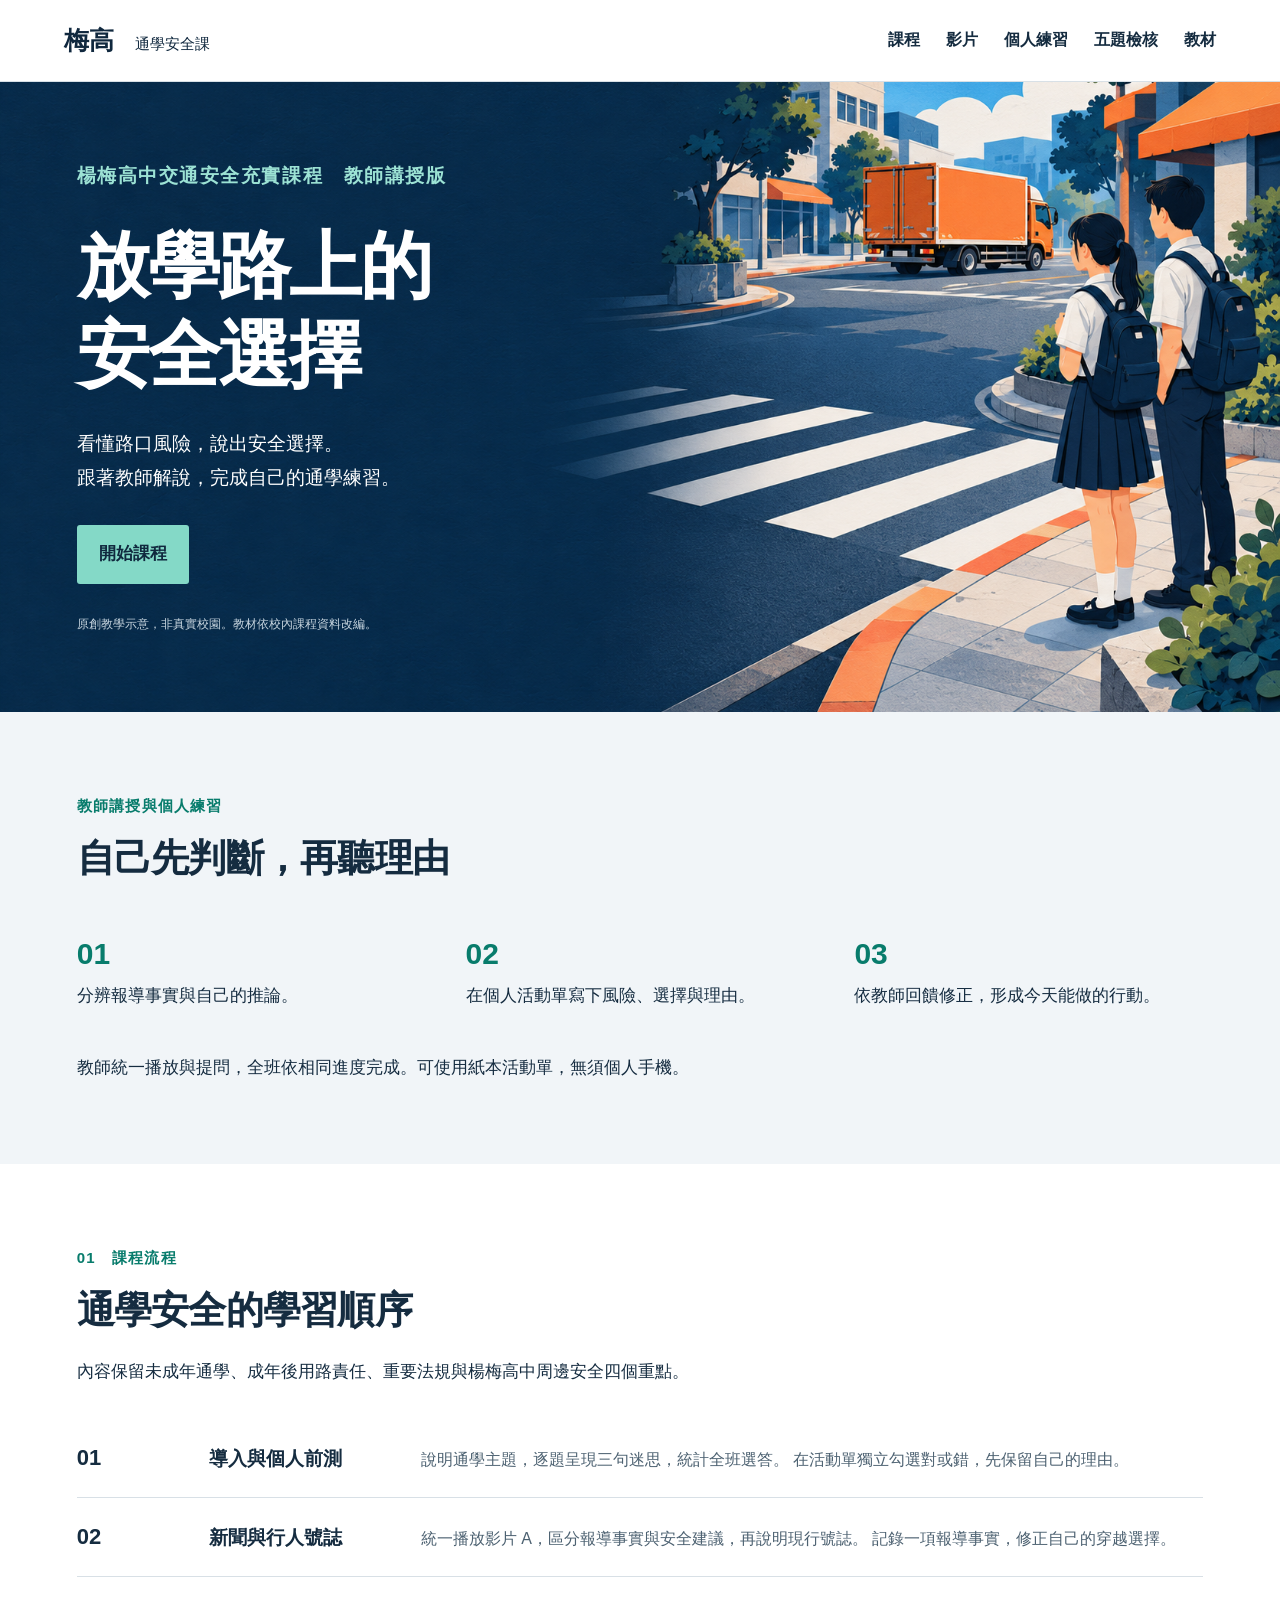
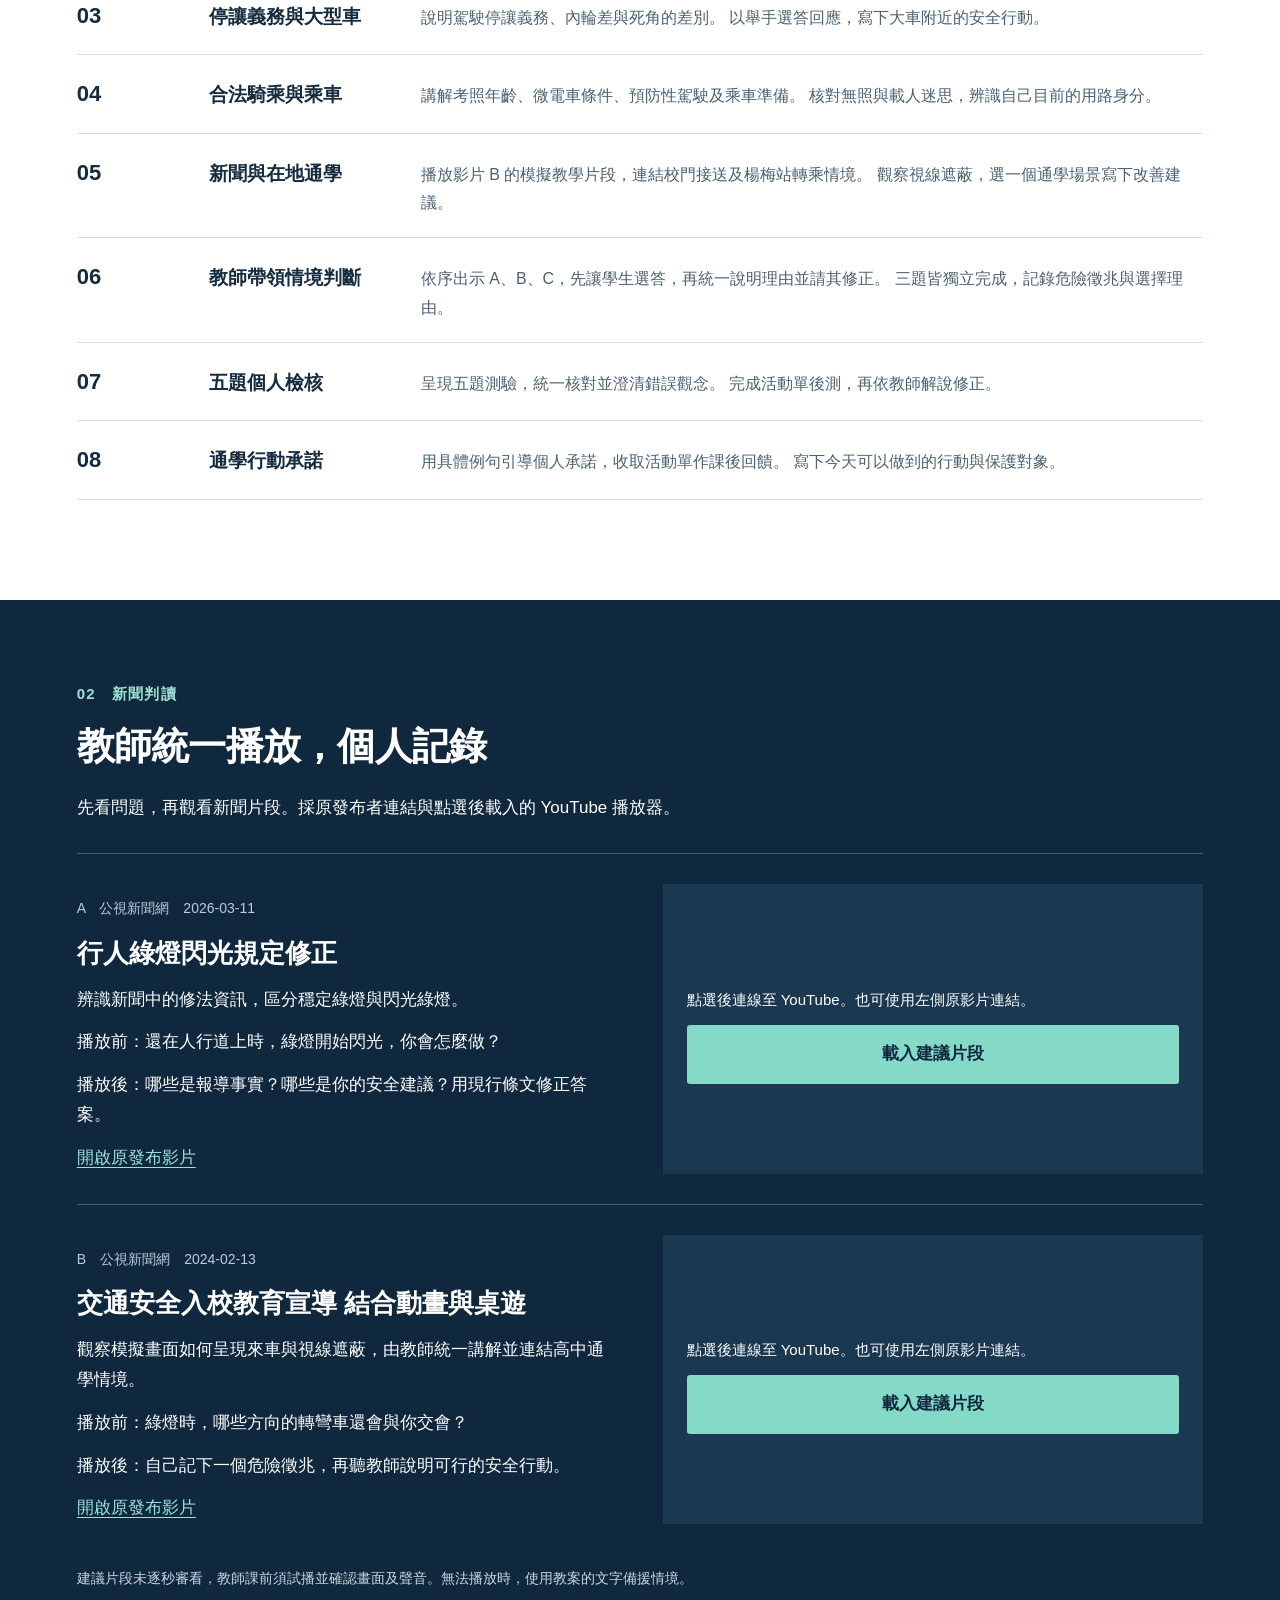
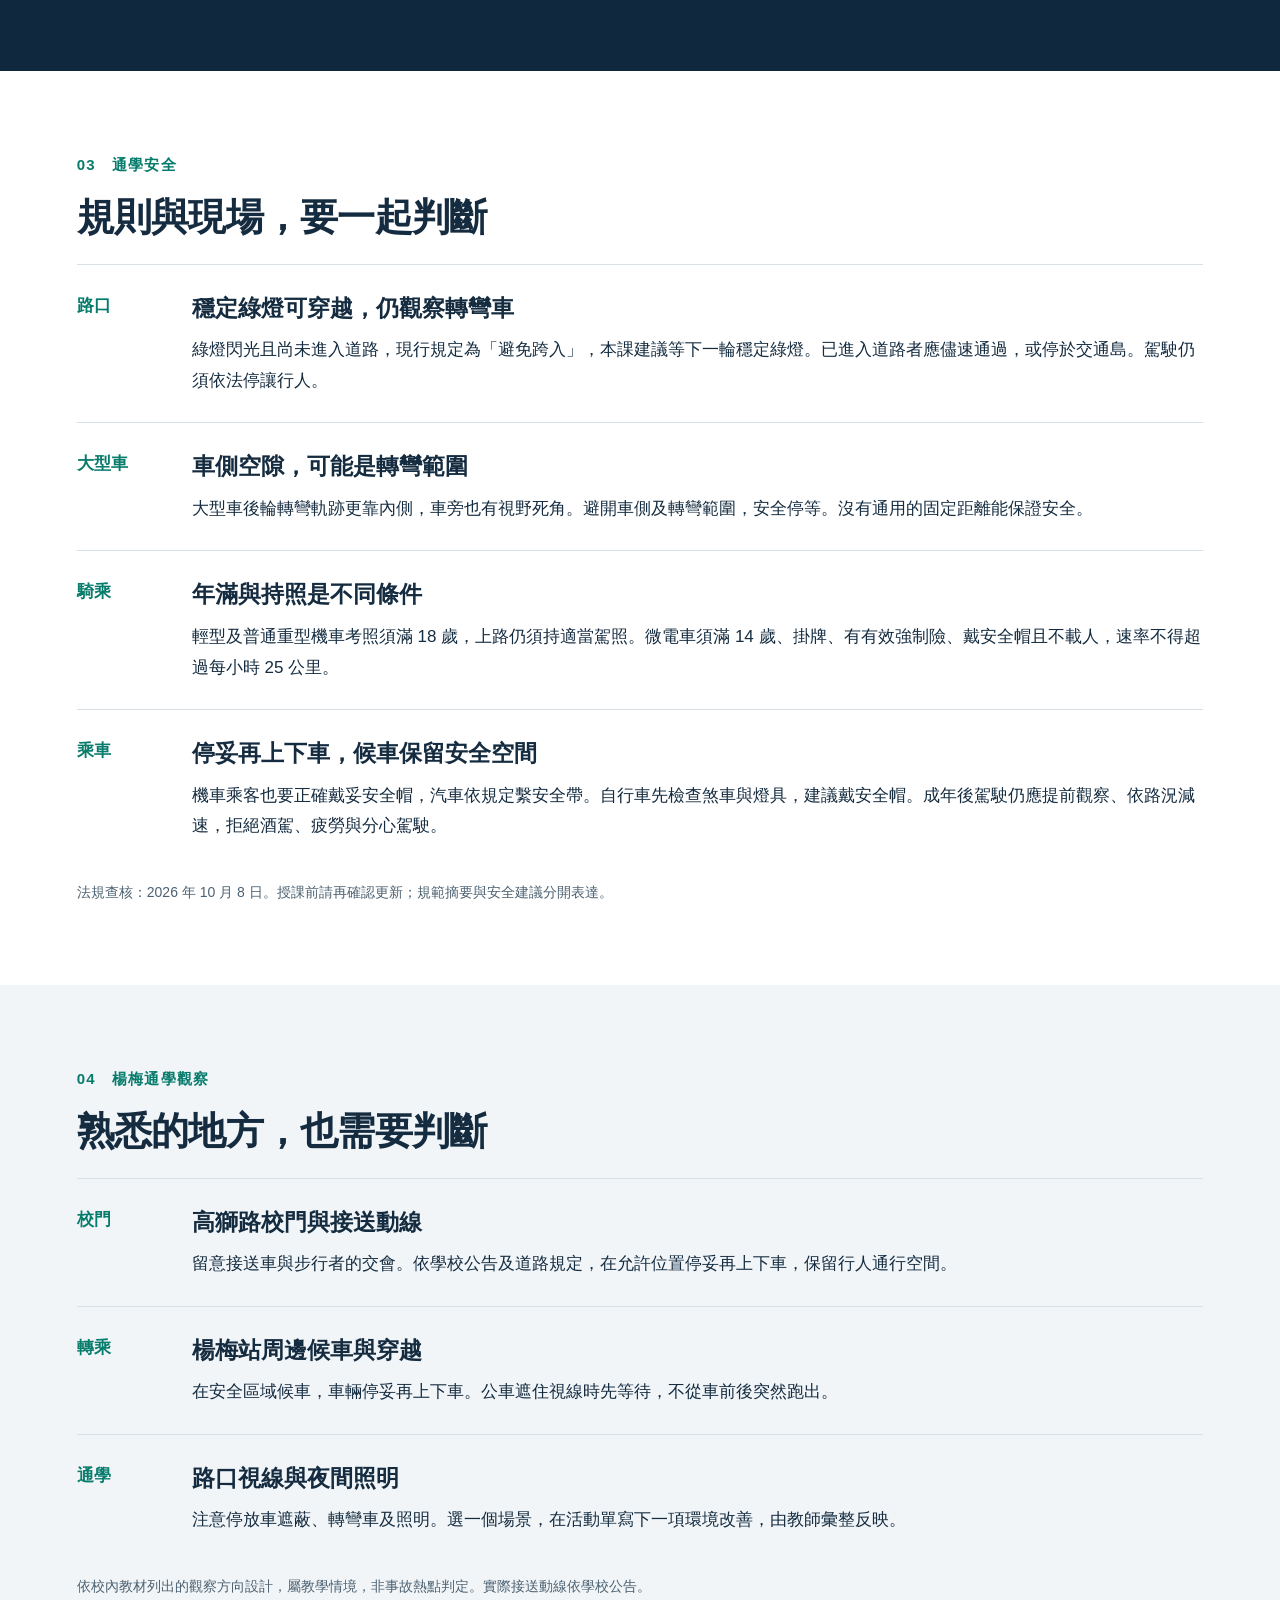
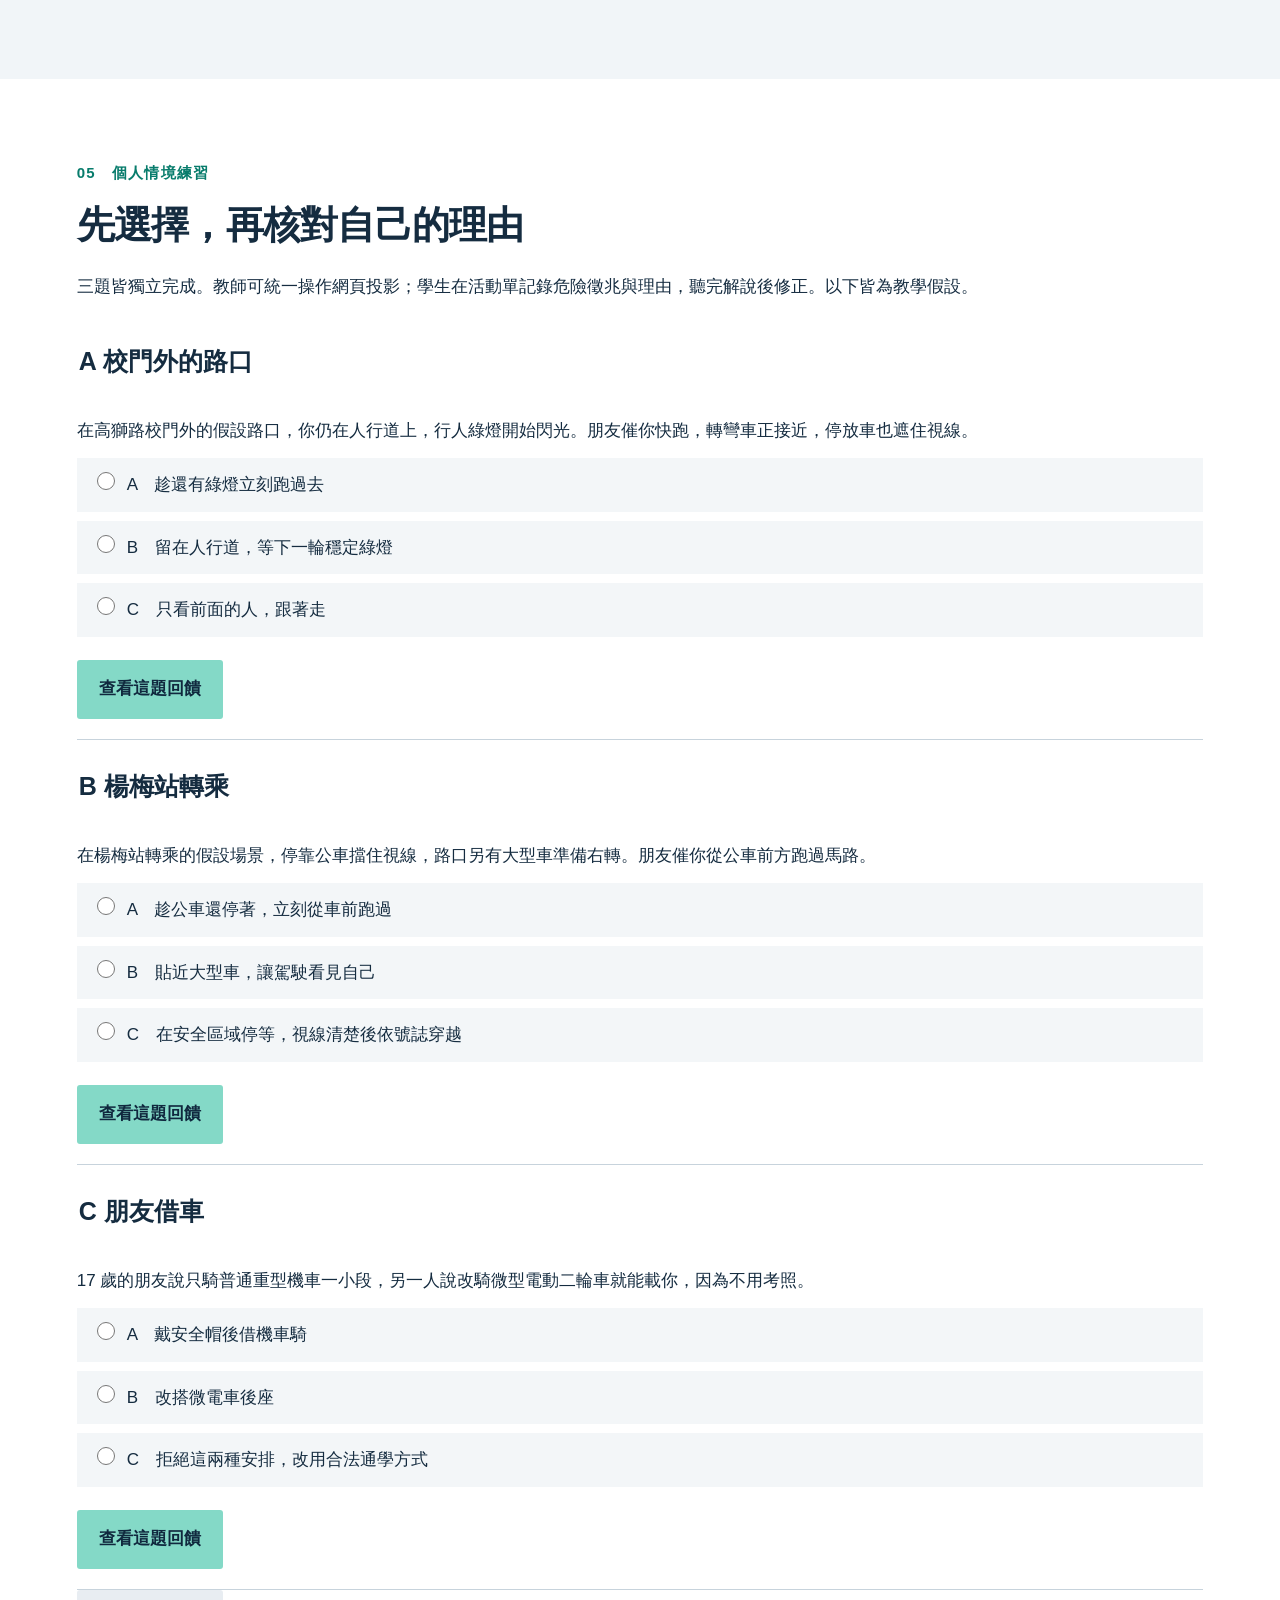
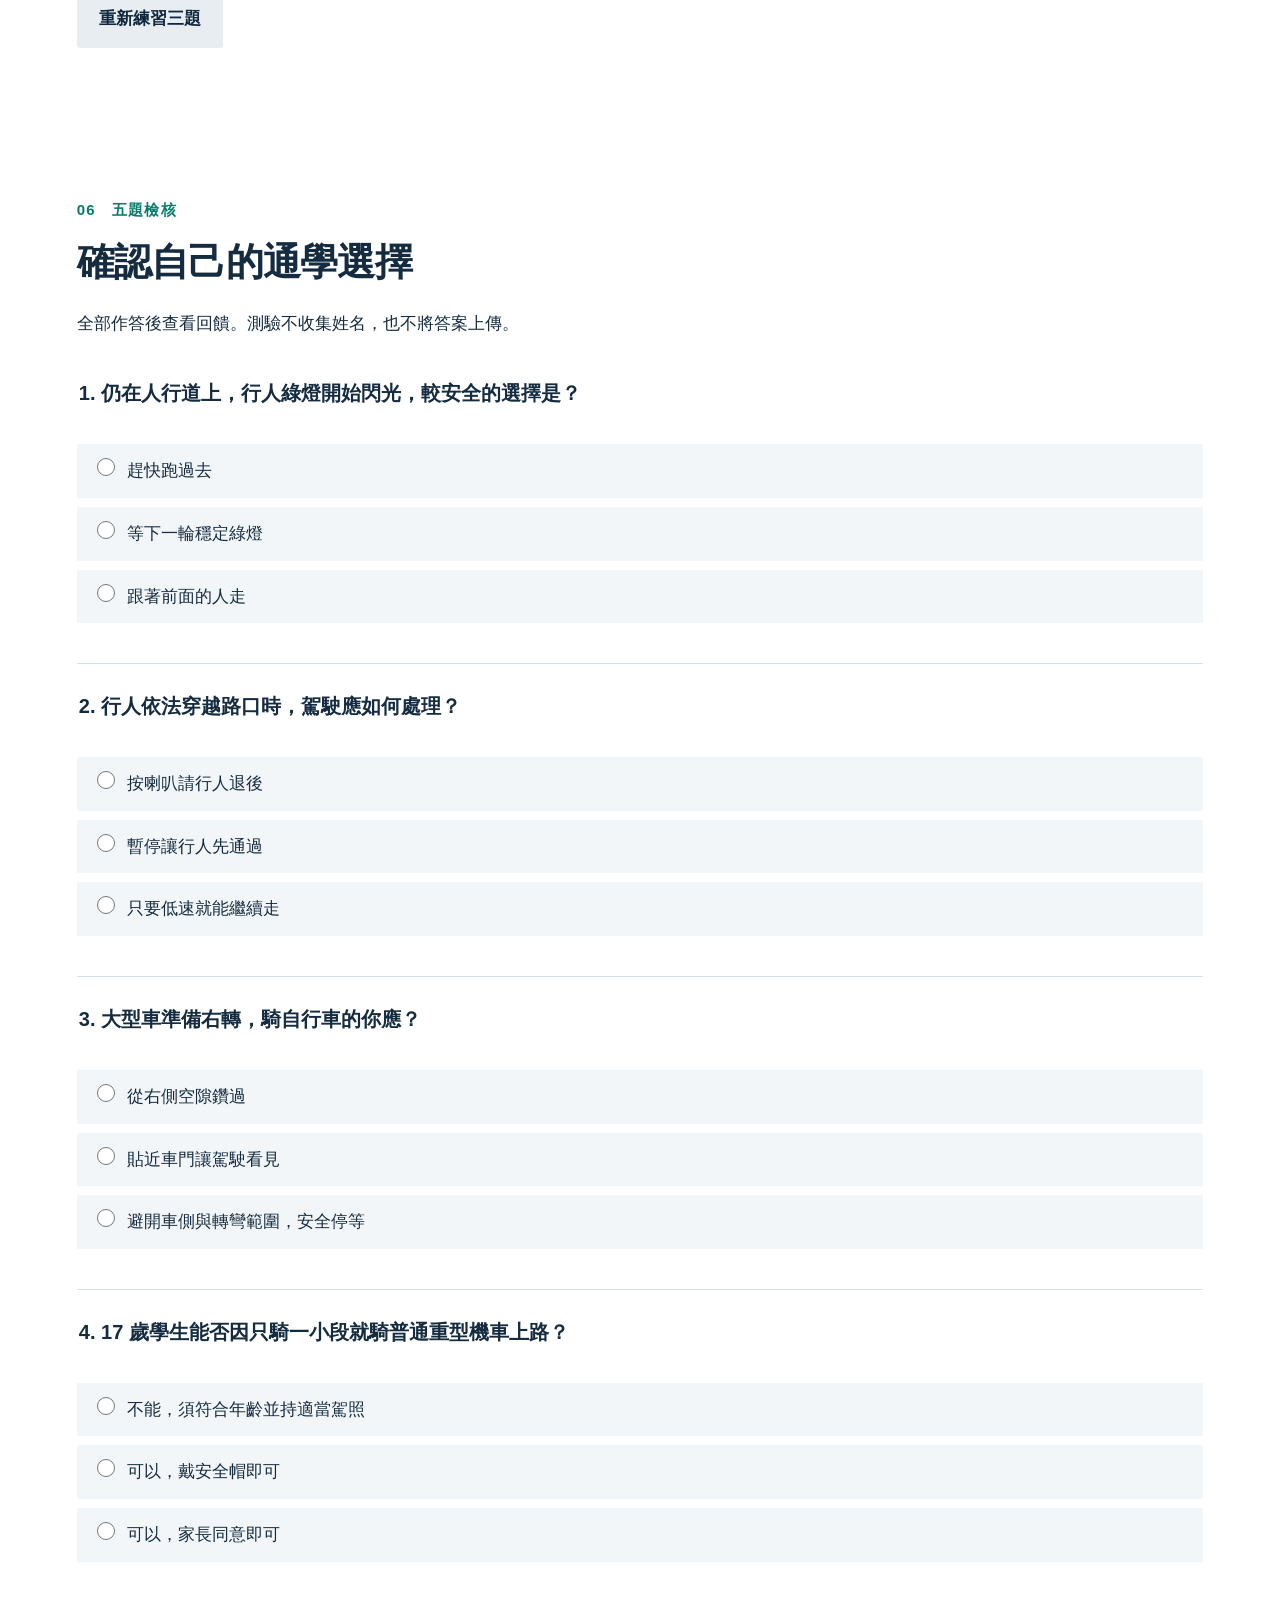
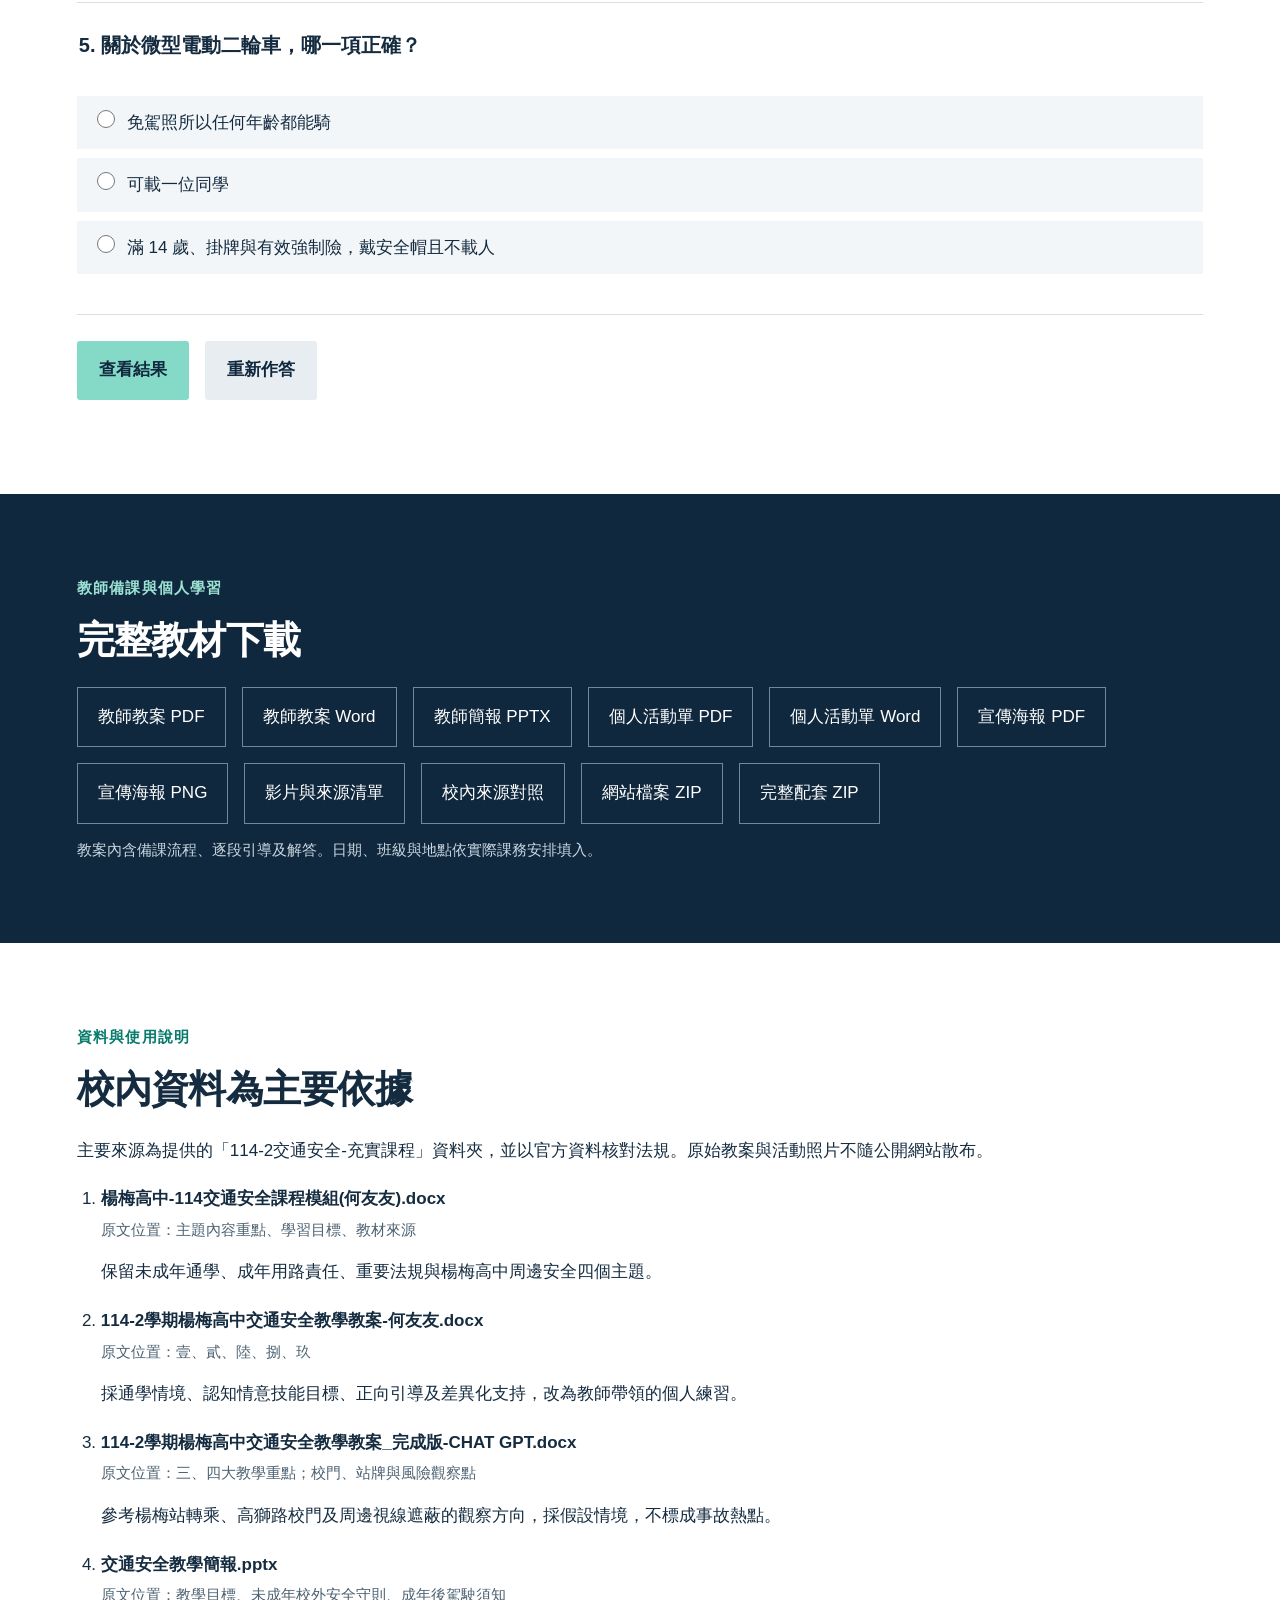
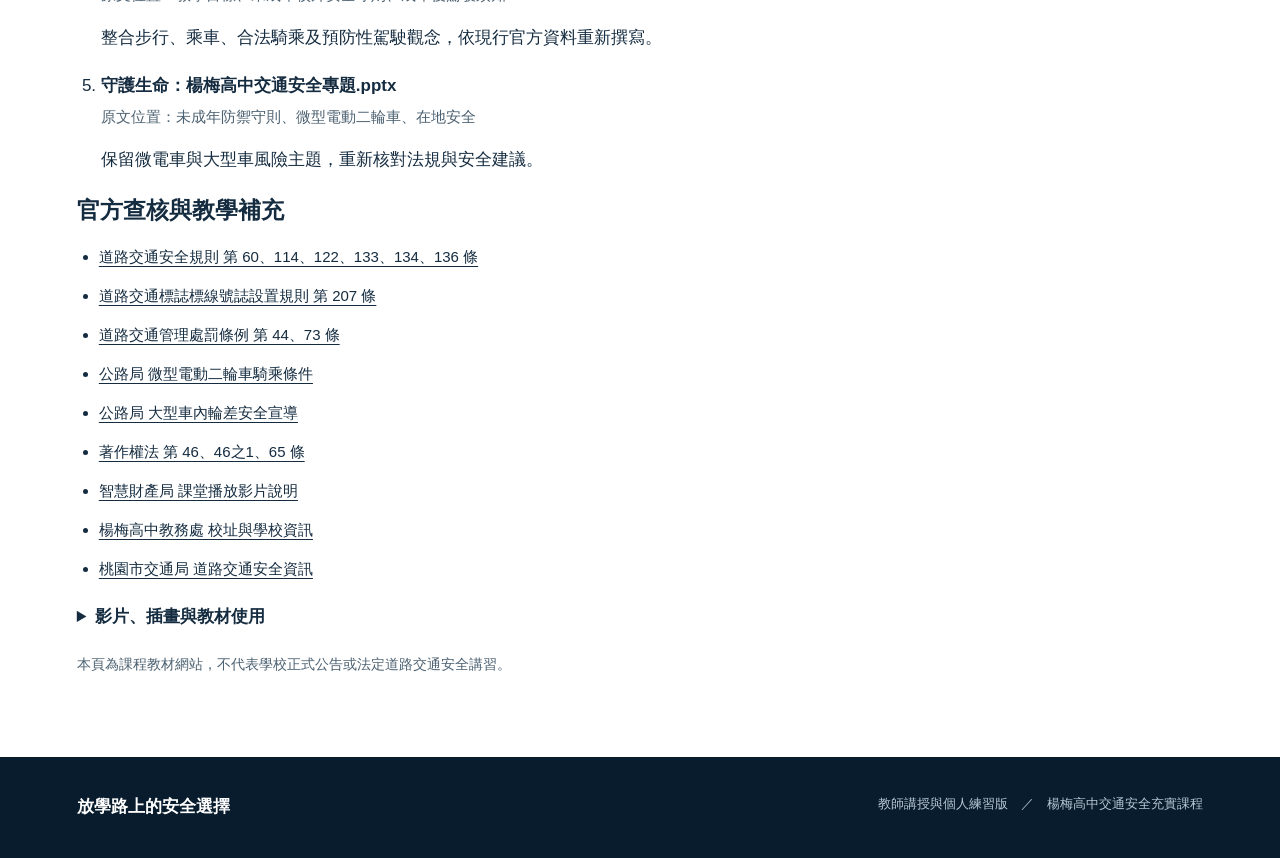
==== teacher-led/index.html @ 83b07bb9 "Add teacher-led traffic safety course and individual learning materials" ====
<!doctype html>
<html lang="zh-Hant-TW"><head><meta charset="utf-8"><meta name="viewport" content="width=device-width,initial-scale=1"><meta name="description" content="楊梅高中交通安全充實課程教師講授版：新聞判讀、個人情境練習、五題檢核及完整教師教材。"><title>教師講授版｜放學路上的安全選擇｜楊梅高中</title><link rel="icon" href="data:image/svg+xml,%3Csvg xmlns='http://www.w3.org/2000/svg' viewBox='0 0 32 32'%3E%3Crect width='32' height='32' rx='7' fill='%2310283e'/%3E%3Cpath d='M7 8h18v4H7zm0 7h18v4H7zm0 7h18v4H7z' fill='%2384d9c7'/%3E%3C/svg%3E"><link rel="stylesheet" href="style.css"></head>
<body><a class="skip" href="#main">跳至課程內容</a><header><a class="brand" href="#main">梅高 <span>通學安全課</span></a><nav aria-label="主要選單"><a href="#schedule">課程</a><a href="#videos">影片</a><a href="#practice">個人練習</a><a href="#quiz">五題檢核</a><a href="#downloads">教材</a></nav></header>
<main id="main"><section class="hero"><div class="hero-text"><p class="eyebrow">楊梅高中交通安全充實課程　教師講授版</p><h1>放學路上的<br>安全選擇</h1><p>看懂路口風險，說出安全選擇。<br>跟著教師解說，完成自己的通學練習。</p><a class="button" href="#schedule">開始課程</a><p class="caption">原創教學示意，非真實校園。教材依校內課程資料改編。</p></div></section>
<section class="intro"><p class="section-no">教師講授與個人練習</p><h2>自己先判斷，再聽理由</h2><div class="goals"><p><strong>01</strong>分辨報導事實與自己的推論。</p><p><strong>02</strong>在個人活動單寫下風險、選擇與理由。</p><p><strong>03</strong>依教師回饋修正，形成今天能做的行動。</p></div><p>教師統一播放與提問，全班依相同進度完成。可使用紙本活動單，無須個人手機。</p></section>
<section id="schedule"><div class="section-head"><p class="section-no">01　課程流程</p><h2>通學安全的學習順序</h2><p>內容保留未成年通學、成年後用路責任、重要法規與楊梅高中周邊安全四個重點。</p></div><ol id="timeline" class="timeline"></ol></section>
<section class="navy" id="videos"><div class="section-head"><p class="section-no">02　新聞判讀</p><h2>教師統一播放，個人記錄</h2><p>先看問題，再觀看新聞片段。採原發布者連結與點選後載入的 YouTube 播放器。</p></div><div id="video-list"></div><p class="note">建議片段未逐秒審看，教師課前須試播並確認畫面及聲音。無法播放時，使用教案的文字備援情境。</p></section>
<section id="rules"><p class="section-no">03　通學安全</p><h2>規則與現場，要一起判斷</h2><div class="rule-list"><article><span>路口</span><h3>穩定綠燈可穿越，仍觀察轉彎車</h3><p>綠燈閃光且尚未進入道路，現行規定為「避免跨入」，本課建議等下一輪穩定綠燈。已進入道路者應儘速通過，或停於交通島。駕駛仍須依法停讓行人。</p></article><article><span>大型車</span><h3>車側空隙，可能是轉彎範圍</h3><p>大型車後輪轉彎軌跡更靠內側，車旁也有視野死角。避開車側及轉彎範圍，安全停等。沒有通用的固定距離能保證安全。</p></article><article><span>騎乘</span><h3>年滿與持照是不同條件</h3><p>輕型及普通重型機車考照須滿 18 歲，上路仍須持適當駕照。微電車須滿 14 歲、掛牌、有有效強制險、戴安全帽且不載人，速率不得超過每小時 25 公里。</p></article><article><span>乘車</span><h3>停妥再上下車，候車保留安全空間</h3><p>機車乘客也要正確戴妥安全帽，汽車依規定繫安全帶。自行車先檢查煞車與燈具，建議戴安全帽。成年後駕駛仍應提前觀察、依路況減速，拒絕酒駕、疲勞與分心駕駛。</p></article></div><p class="note">法規查核：2026 年 10 月 8 日。授課前請再確認更新；規範摘要與安全建議分開表達。</p></section>
<section id="local" class="mission"><p class="section-no">04　楊梅通學觀察</p><h2>熟悉的地方，也需要判斷</h2><div class="rule-list"><article><span>校門</span><h3>高獅路校門與接送動線</h3><p>留意接送車與步行者的交會。依學校公告及道路規定，在允許位置停妥再上下車，保留行人通行空間。</p></article><article><span>轉乘</span><h3>楊梅站周邊候車與穿越</h3><p>在安全區域候車，車輛停妥再上下車。公車遮住視線時先等待，不從車前後突然跑出。</p></article><article><span>通學</span><h3>路口視線與夜間照明</h3><p>注意停放車遮蔽、轉彎車及照明。選一個場景，在活動單寫下一項環境改善，由教師彙整反映。</p></article></div><p class="note">依校內教材列出的觀察方向設計，屬教學情境，非事故熱點判定。實際接送動線依學校公告。</p></section>
<section id="practice"><p class="section-no">05　個人情境練習</p><h2>先選擇，再核對自己的理由</h2><p>三題皆獨立完成。教師可統一操作網頁投影；學生在活動單記錄危險徵兆與理由，聽完解說後修正。以下皆為教學假設。</p><div id="scenario-list"></div><button type="button" class="secondary" id="reset-scenarios">重新練習三題</button></section>
<section id="quiz"><p class="section-no">06　五題檢核</p><h2>確認自己的通學選擇</h2><p>全部作答後查看回饋。測驗不收集姓名，也不將答案上傳。</p><form id="quiz-form"></form><div class="quiz-actions"><button type="submit" form="quiz-form">查看結果</button><button type="button" class="secondary" id="reset-quiz">重新作答</button></div><div id="result" role="status" aria-live="polite"></div></section>
<section id="downloads" class="downloads"><p class="section-no">教師備課與個人學習</p><h2>完整教材下載</h2><div class="download-links"><a href="materials/teacher-plan.pdf" download>教師教案 PDF</a><a href="materials/teacher-plan.docx" download>教師教案 Word</a><a href="materials/teacher-slides.pptx" download>教師簡報 PPTX</a><a href="materials/student-sheet.pdf" download>個人活動單 PDF</a><a href="materials/student-sheet.docx" download>個人活動單 Word</a><a href="materials/poster.pdf" download>宣傳海報 PDF</a><a href="materials/poster.png" download>宣傳海報 PNG</a><a href="materials/video-guide.html">影片與來源清單</a><a href="materials/source-notes.md" download>校內來源對照</a><a href="materials/website.zip" download>網站檔案 ZIP</a><a href="materials/course-kit.zip" download>完整配套 ZIP</a></div><p>教案內含備課流程、逐段引導及解答。日期、班級與地點依實際課務安排填入。</p></section>
<section id="sources"><p class="section-no">資料與使用說明</p><h2>校內資料為主要依據</h2><p>主要來源為提供的「114-2交通安全-充實課程」資料夾，並以官方資料核對法規。原始教案與活動照片不隨公開網站散布。</p><ol id="local-source-list" class="local-sources"></ol><h3>官方查核與教學補充</h3><ul id="source-list"></ul><details><summary>影片、插畫與教材使用</summary><p>影片權利屬原權利人，網站僅提供原發布者連結及原播放器，不存放影片、新聞截圖或提供影片下載。課堂播放限授課目的必要範圍，依著作權法第 46、65 條評估。原創文字、活動及版面供校內教學使用與修改，第三方內容依原權利條件使用。</p><p>插畫為原創 AI 教學示意，非真實校園。本版未重製來源文件所附學生照片或圖庫照片。</p></details><p>本頁為課程教材網站，不代表學校正式公告或法定道路交通安全講習。</p></section></main><footer><strong>放學路上的安全選擇</strong><span>教師講授與個人練習版　／　楊梅高中交通安全充實課程</span></footer><script src="course-data.js"></script><script src="app.js"></script></body></html>
---- teacher-led/style.css ----
:root{--navy:#10283e;--orange:#84d9c7;--ink:#152c40;--muted:#4c6171;--line:#d8e0e6;--pale:#f1f5f8}*{box-sizing:border-box}html{scroll-behavior:smooth;scroll-padding-top:100px}body{margin:0;color:var(--ink);font-family:"Microsoft JhengHei","Noto Sans TC",sans-serif;font-size:17px;line-height:1.8}a{color:inherit;text-underline-offset:4px}button,a{touch-action:manipulation}button{font:inherit;cursor:pointer}a:focus-visible,button:focus-visible,input:focus-visible,summary:focus-visible{outline:3px solid #f58c00;outline-offset:4px}.skip{position:absolute;top:-100px;left:20px;background:white;z-index:9}.skip:focus{top:8px}header{display:flex;align-items:center;justify-content:space-between;padding:18px 5vw;background:white;position:sticky;top:0;z-index:5;border-bottom:1px solid var(--line);gap:24px}.brand{text-decoration:none;font-size:25px;font-weight:900;color:var(--navy);white-space:nowrap}.brand span{font-size:15px;margin-left:14px;font-weight:500}nav{display:flex;gap:26px}nav a{text-decoration:none;font-size:16px;font-weight:700}nav a:hover{color:#087c6c}.hero{min-height:630px;background:var(--navy) url('hero.png') center/cover;color:white;display:flex;align-items:center;padding:55px 6vw}.hero-text{max-width:590px}.eyebrow,.section-no{font-size:15px;font-weight:bold;letter-spacing:.08em}.eyebrow{color:#9ce2d4}h1{font-size:clamp(42px,5.7vw,78px);line-height:1.22;margin:28px 0;font-weight:900;letter-spacing:-.03em}.hero p{font-size:19px}.hero .caption{font-size:12px;margin-top:30px;color:#c7d5df}.button,button{display:inline-block;background:var(--orange);color:#10283e;border:0;padding:14px 22px;font-weight:800;text-decoration:none;border-radius:3px}.button:hover,button:hover{background:#b0eadd}.hero .button{margin-top:18px}.intro,main>section:not(.hero){padding:68px max(6vw,calc((100vw - 1180px)/2))}h2{font-size:clamp(28px,3vw,42px);line-height:1.4;margin:10px 0 20px;letter-spacing:-.02em}h3{font-size:23px;line-height:1.5;margin:12px 0}p{margin:12px 0}.section-no{color:#087c6c}.section-head{margin-bottom:30px}.goals{display:grid;grid-template-columns:repeat(3,1fr);gap:40px;margin:30px 0}.goals strong{display:block;color:#087c6c;font-size:30px}.intro{background:var(--pale)}.timeline{padding:0;margin:32px 0;list-style:none}.timeline li{display:grid;grid-template-columns:110px 190px 1fr;gap:22px;padding:19px 0;border-bottom:1px solid var(--line);align-items:baseline}.time{font-size:22px;font-weight:800;font-variant-numeric:tabular-nums}.timeline h3{font-size:19px;margin:0}.timeline p{margin:0;color:var(--muted);font-size:16px}.navy{background:var(--navy);color:white}.navy .section-no{color:#9ce2d4}.video{padding:30px 0;border-top:1px solid #455c6f;display:grid;grid-template-columns:1fr 1fr;gap:45px}.video-meta{color:#bbccd9;font-size:14px}.video h3{font-size:26px}.video .button{margin-top:12px}.video-preview{background:#1a384f;padding:24px;min-height:220px;display:flex;flex-direction:column;justify-content:center}.video-preview p{font-size:15px}.video iframe{width:100%;aspect-ratio:16/9;border:0}.video a{color:#9ce2d4}.video small{font-size:13px;color:#cbd7e1}.note{font-size:14px;color:var(--muted)}.navy .note{color:#cbd7e1}.rule-list article{display:grid;grid-template-columns:90px 1fr;column-gap:25px;padding:26px 0;border-top:1px solid var(--line)}.rule-list span{grid-row:span 2;font-weight:bold;color:#087c6c}.rule-list h3{margin:0 0 10px}.rule-list p{grid-column:2;margin:0}.mission{background:var(--pale)}.scenario{padding:20px 0;border-bottom:1px solid #c7d3dc}.scenario h3{margin:8px 0}details{margin:20px 0}summary{font-weight:700;cursor:pointer}details p{color:var(--muted)}.task{margin-top:32px;padding-left:28px;border-left:5px solid var(--orange)}.task p{font-size:14px}fieldset{border:0;border-bottom:1px solid var(--line);padding:24px 0 28px;margin:0}legend{font-size:20px;font-weight:700;padding-top:24px}label{display:block;cursor:pointer;margin:9px 0;padding:10px 14px;background:#f3f6f8;border:1px solid transparent}label:has(input:checked){border-color:var(--navy);background:#e6edf3}input{margin-right:12px;accent-color:var(--navy);width:18px;height:18px}.quiz-actions{display:flex;gap:16px;margin:26px 0}.secondary{background:#e8edf2}.secondary:hover{background:#d6e0e8}#result{padding:0;font-size:18px}#result:not(:empty){padding:22px;background:#edf3f7;border-left:5px solid var(--orange)}.feedback{margin-top:12px;font-size:16px}.downloads{background:var(--navy);color:white}.downloads .section-no{color:#9ce2d4}.download-links{display:flex;flex-wrap:wrap;gap:16px}.download-links a{border:1px solid #728798;text-decoration:none;padding:14px 20px}.download-links a:hover{background:#25465f}.downloads p{font-size:15px;color:#cad7e0}#source-list{padding-left:22px;font-size:15px}#source-list li{margin:12px 0;overflow-wrap:anywhere}#sources>p:last-child{font-size:14px;color:var(--muted)}footer{background:#081c2d;color:white;padding:35px 6vw;display:flex;justify-content:space-between;gap:20px}footer span{font-size:13px;color:#b6c8d6}@media(max-width:900px){header{padding:14px 5vw;flex-wrap:wrap;gap:12px}nav{gap:18px;overflow:auto;white-space:nowrap;width:100%;padding:2px 0}.hero{background-position:60% center;min-height:600px}.hero-text{max-width:58%}.hero p{font-size:16px}.hero .eyebrow{font-size:13px}.goals{grid-template-columns:1fr;gap:12px}.goals strong{display:inline;margin-right:15px;font-size:23px}.timeline li{grid-template-columns:85px 1fr;gap:10px 18px}.timeline p{grid-column:2}.video{grid-template-columns:1fr;gap:16px}.rule-list article{grid-template-columns:60px 1fr;gap:15px}footer{flex-direction:column}}@media(max-width:540px){.brand span{font-size:13px}.hero{background-image:linear-gradient(90deg,rgba(16,40,62,.98),rgba(16,40,62,.75)),url('hero.png');padding:45px 6vw;min-height:560px}.hero-text{max-width:100%}h1{font-size:48px}.hero .caption{max-width:280px}main>section:not(.hero){padding:45px 6vw}.time{font-size:18px}.rule-list article{display:block}.rule-list span{font-size:14px}.rule-list h3{font-size:22px}.quiz-actions{flex-wrap:wrap}.download-links{flex-direction:column}.download-links a{font-size:16px}}@media(prefers-reduced-motion:reduce){html{scroll-behavior:auto}}@media print{header,.hero,.quiz-actions,.video-preview{display:none}main>section{padding:20px!important;break-inside:avoid}.navy,.downloads{background:white;color:black}details{display:block}a{overflow-wrap:anywhere}}

.scenario legend{font-size:25px}.scenario button{margin-top:14px}.scenario-feedback:not(:empty){margin:18px 0;padding:18px;border-left:4px solid #087c6c;background:white}.local-sources{padding-left:24px}.local-sources li{margin:18px 0;overflow-wrap:anywhere}.local-sources strong{display:block}.local-sources span{font-size:15px;color:var(--muted)}
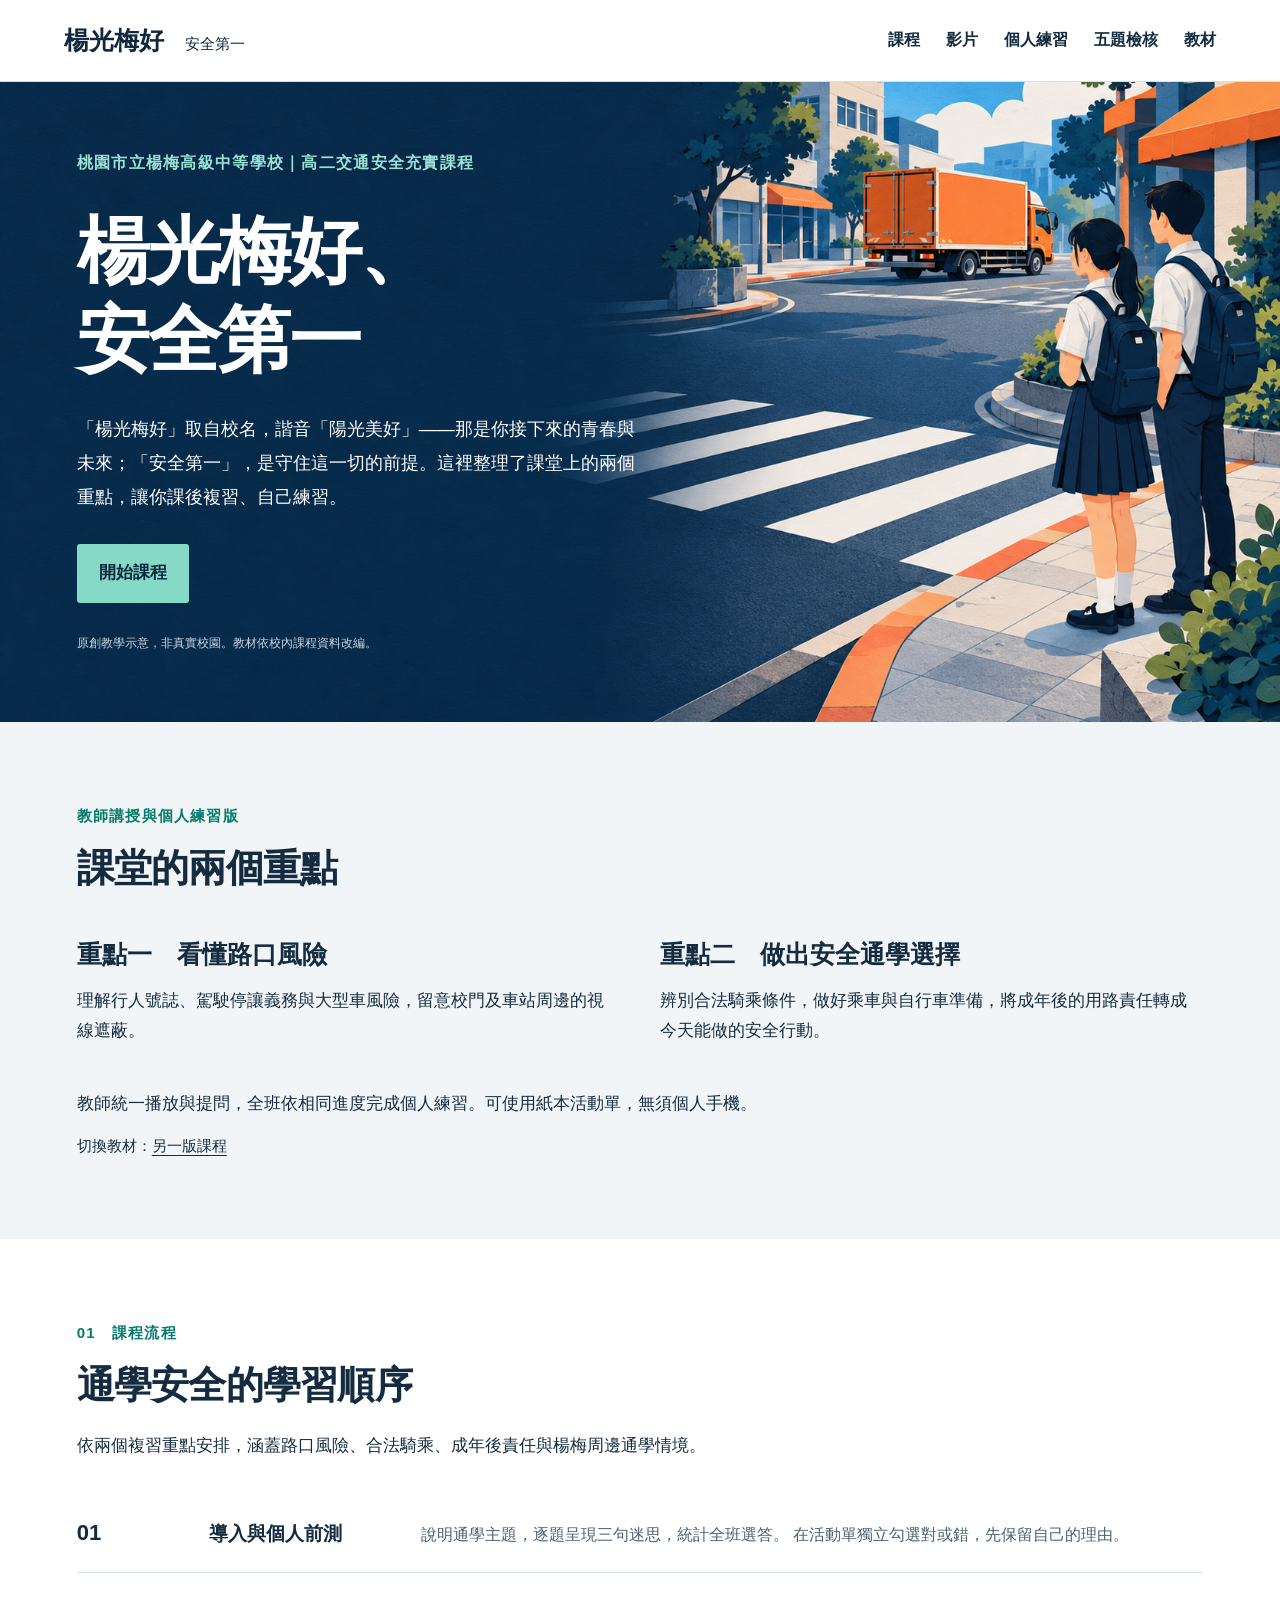
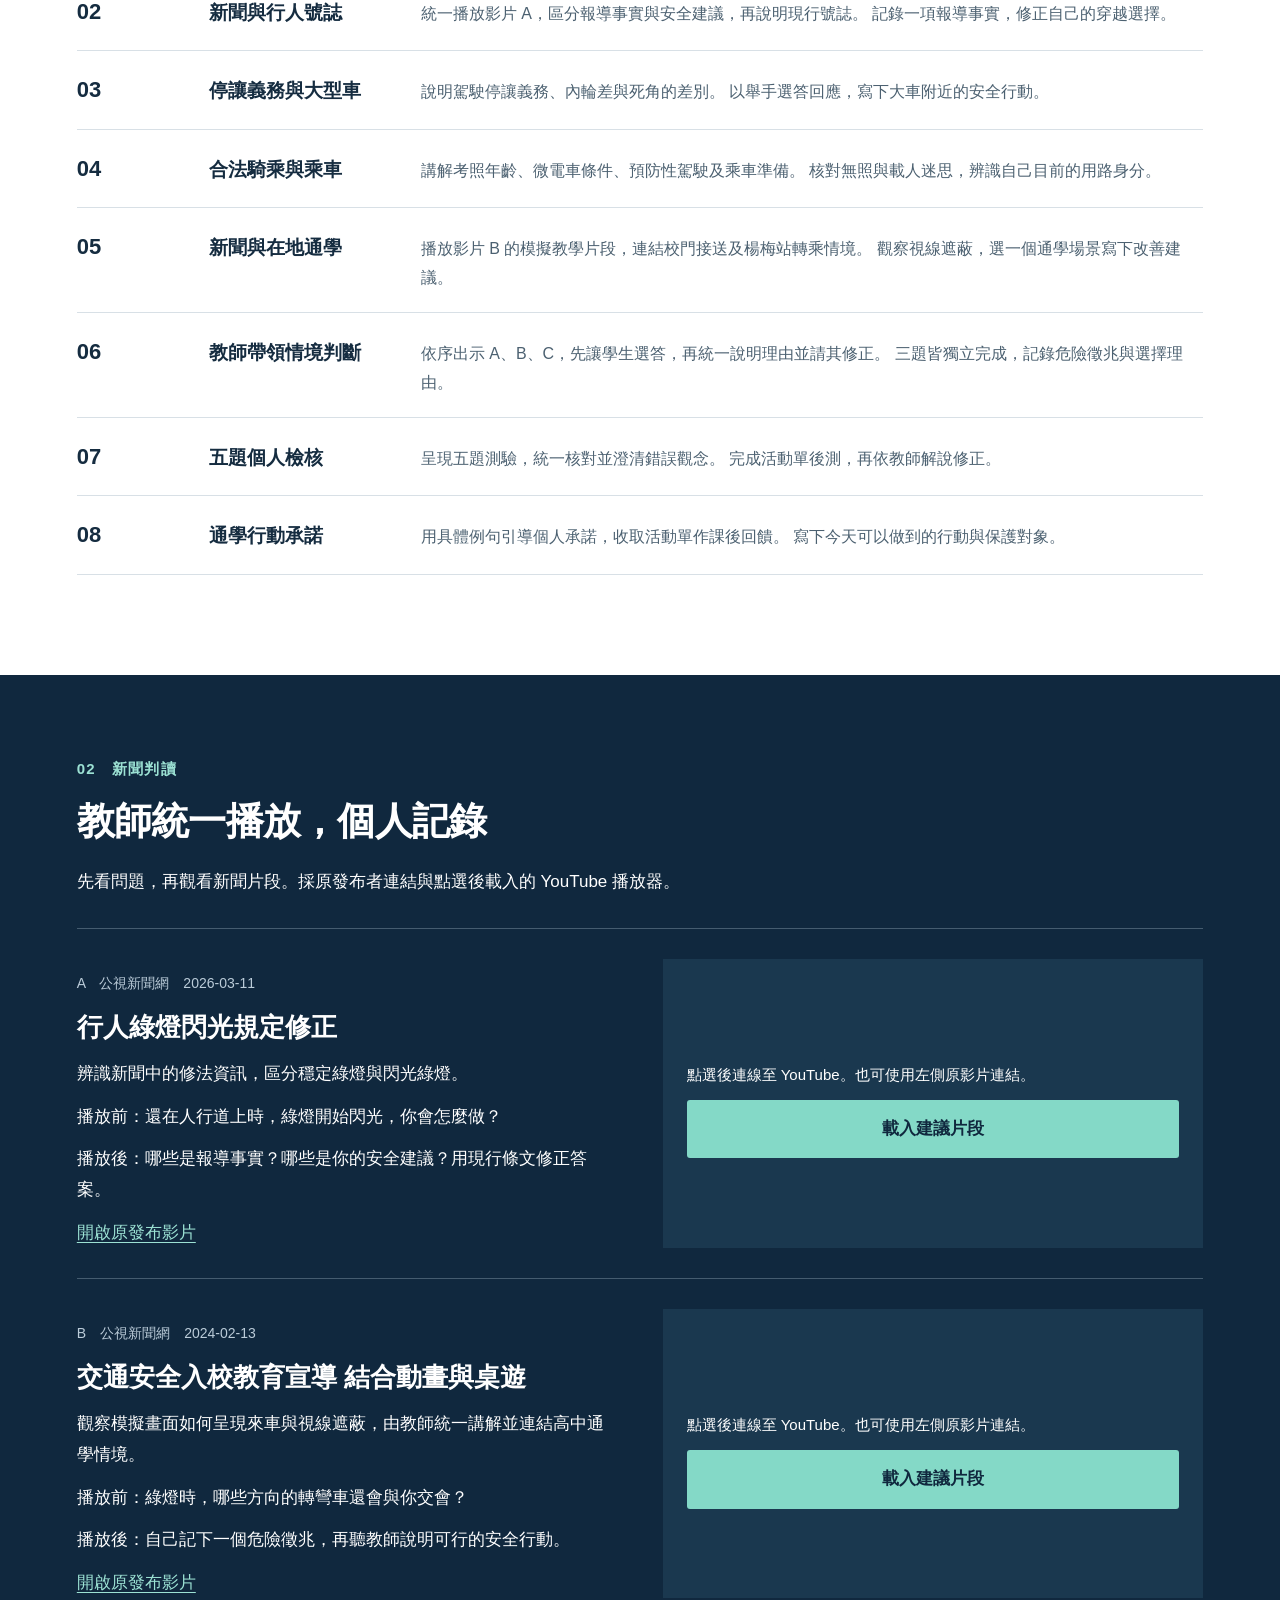
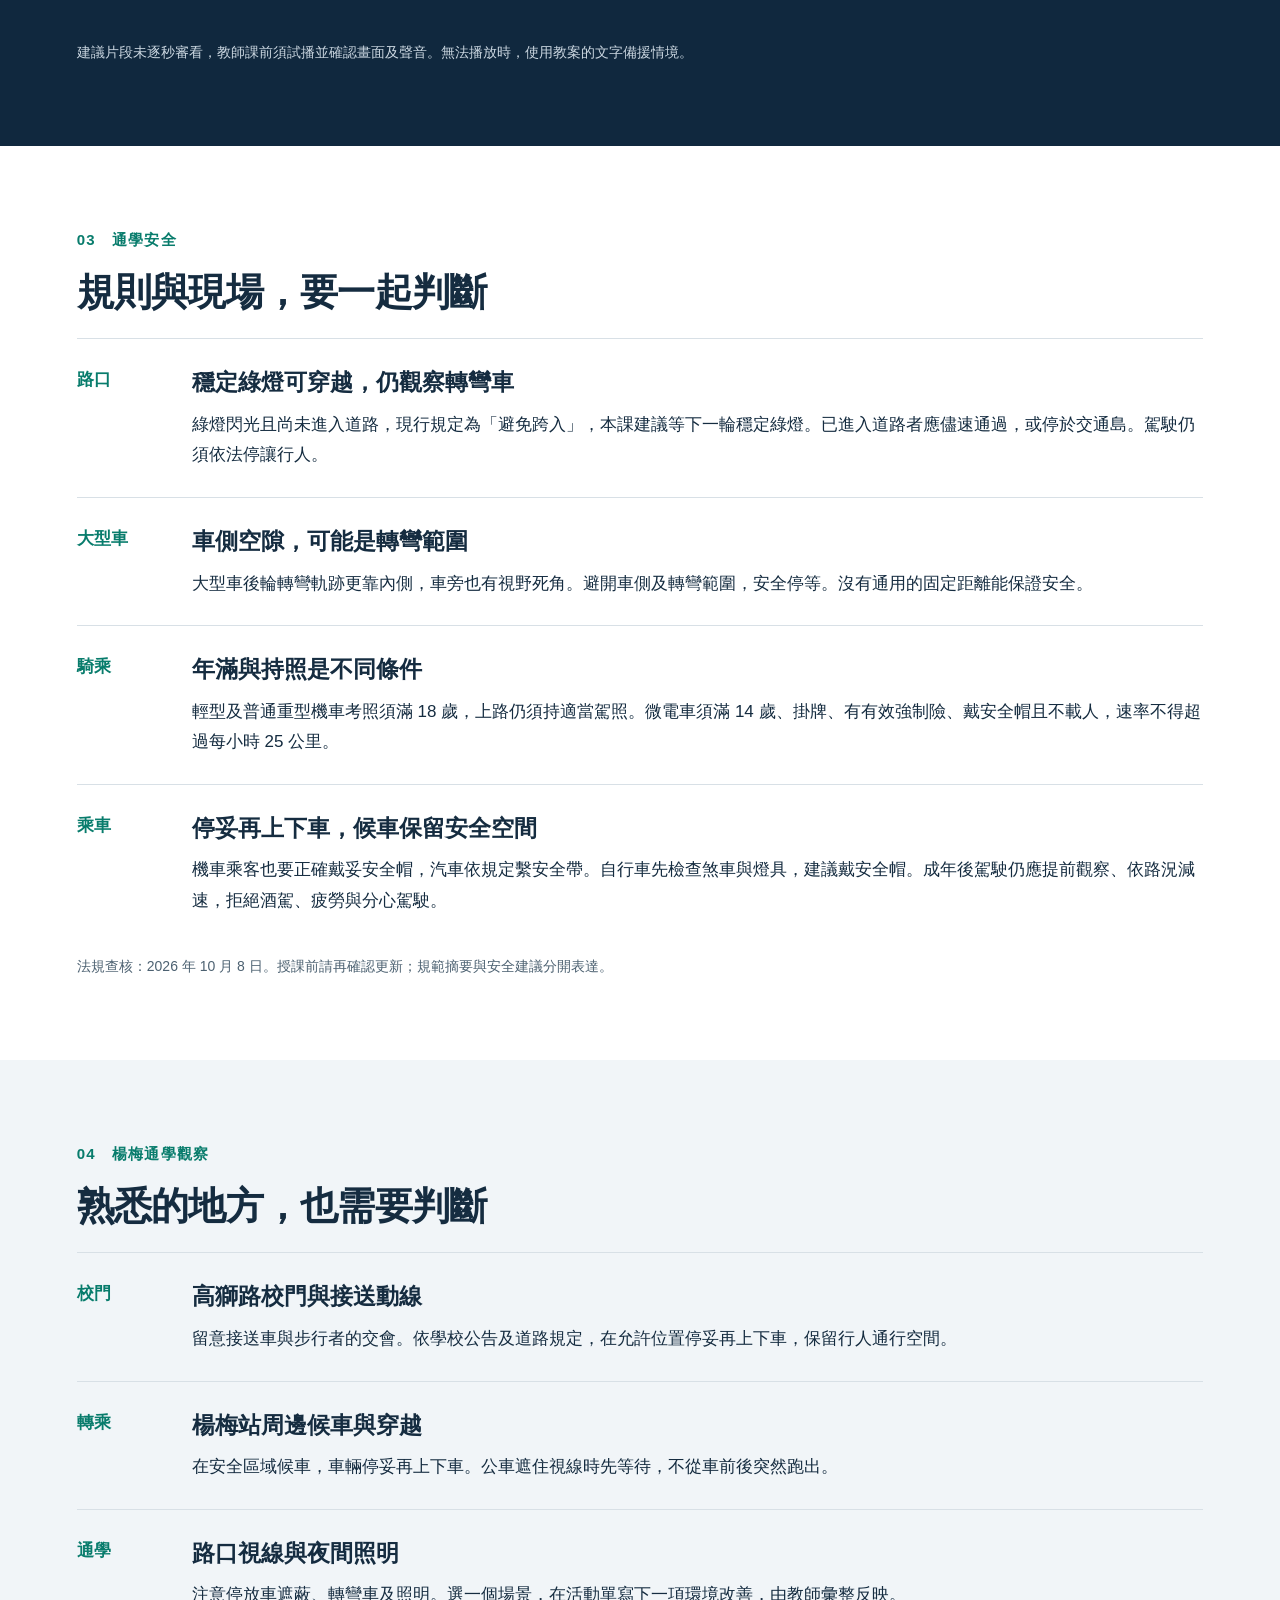
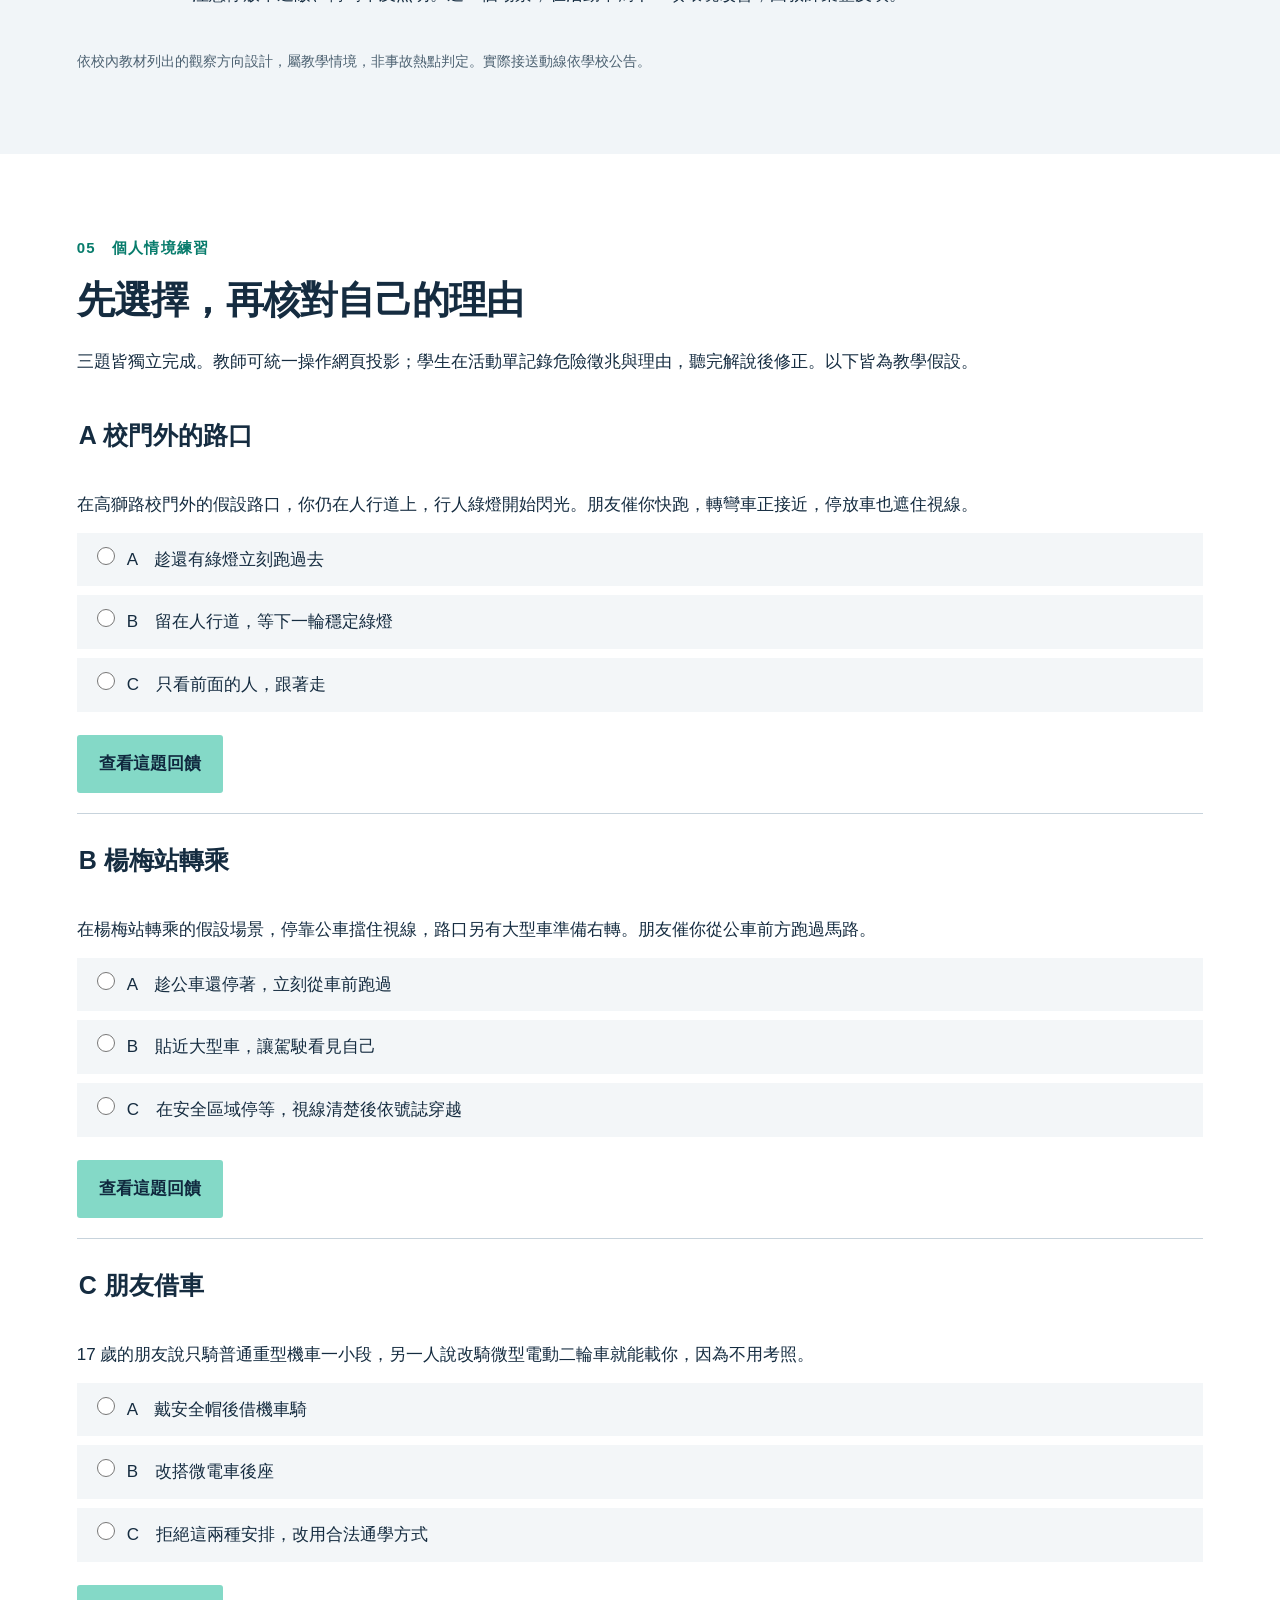
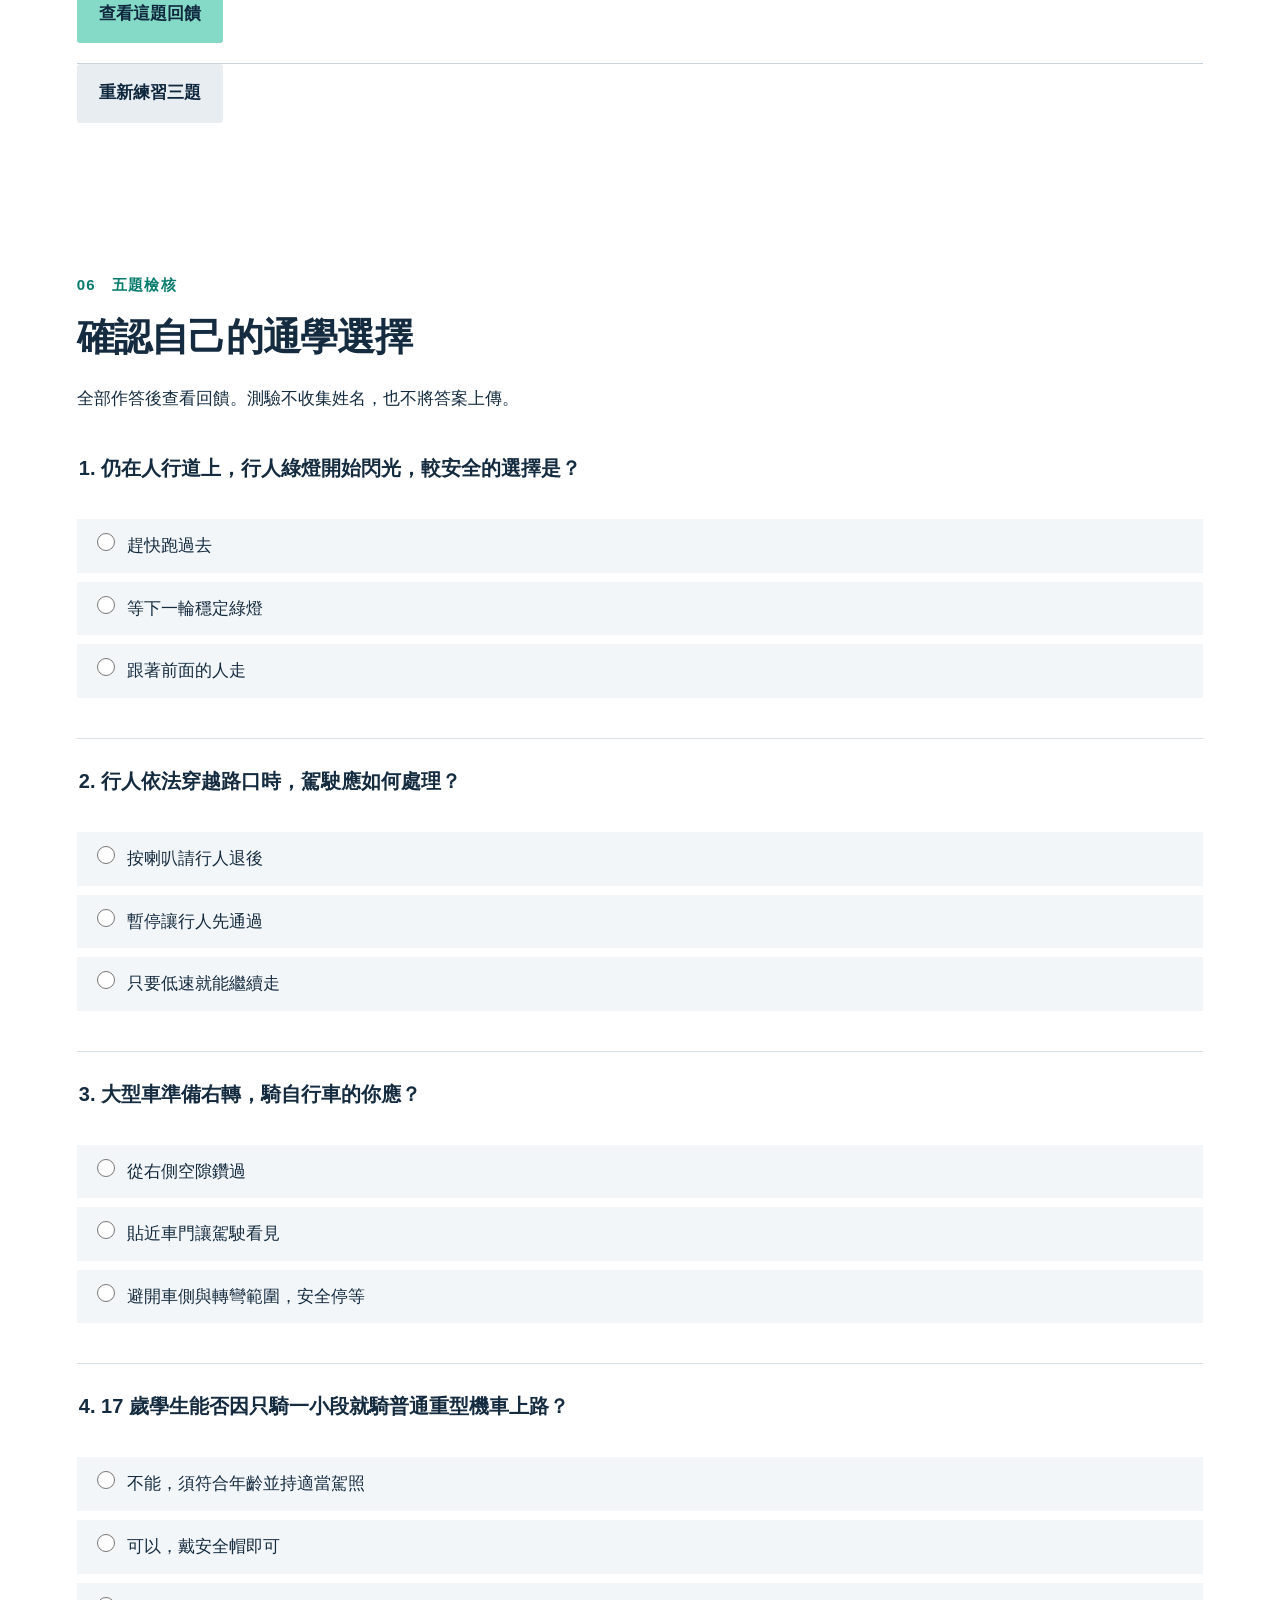
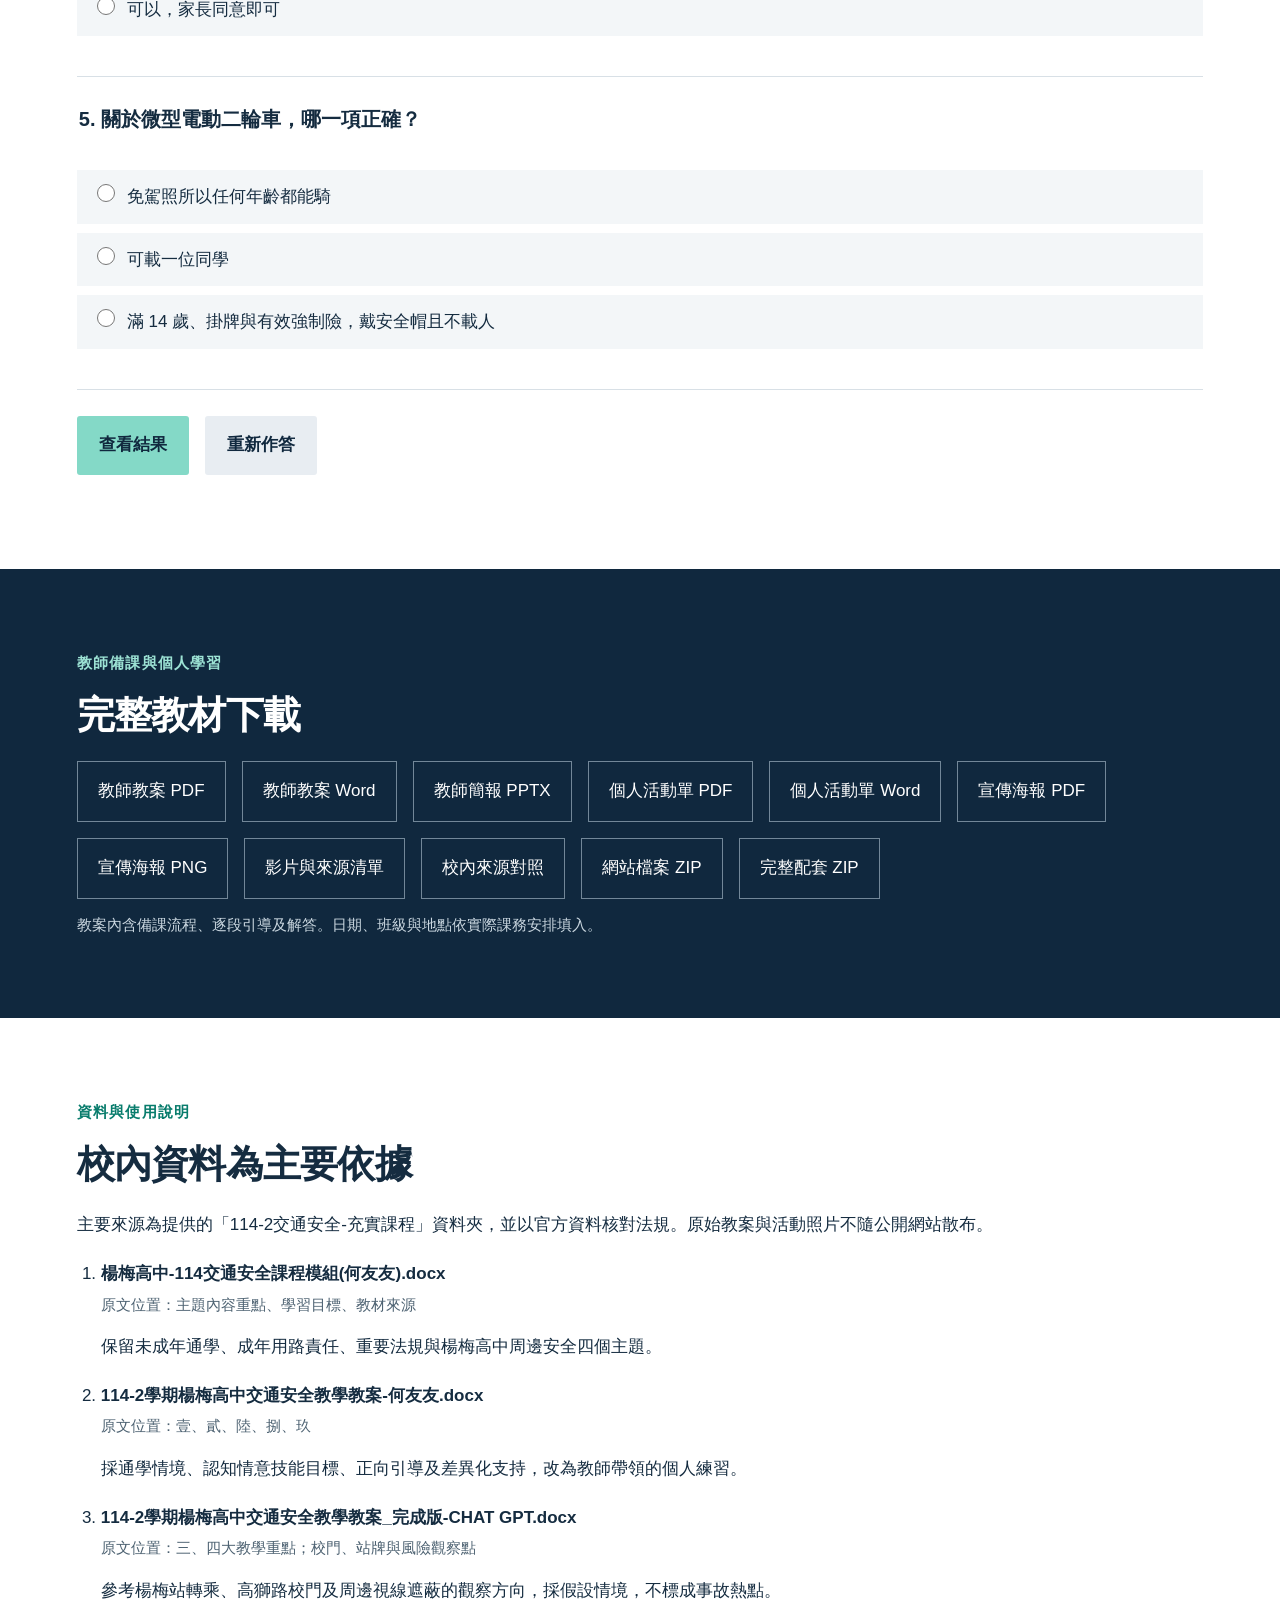
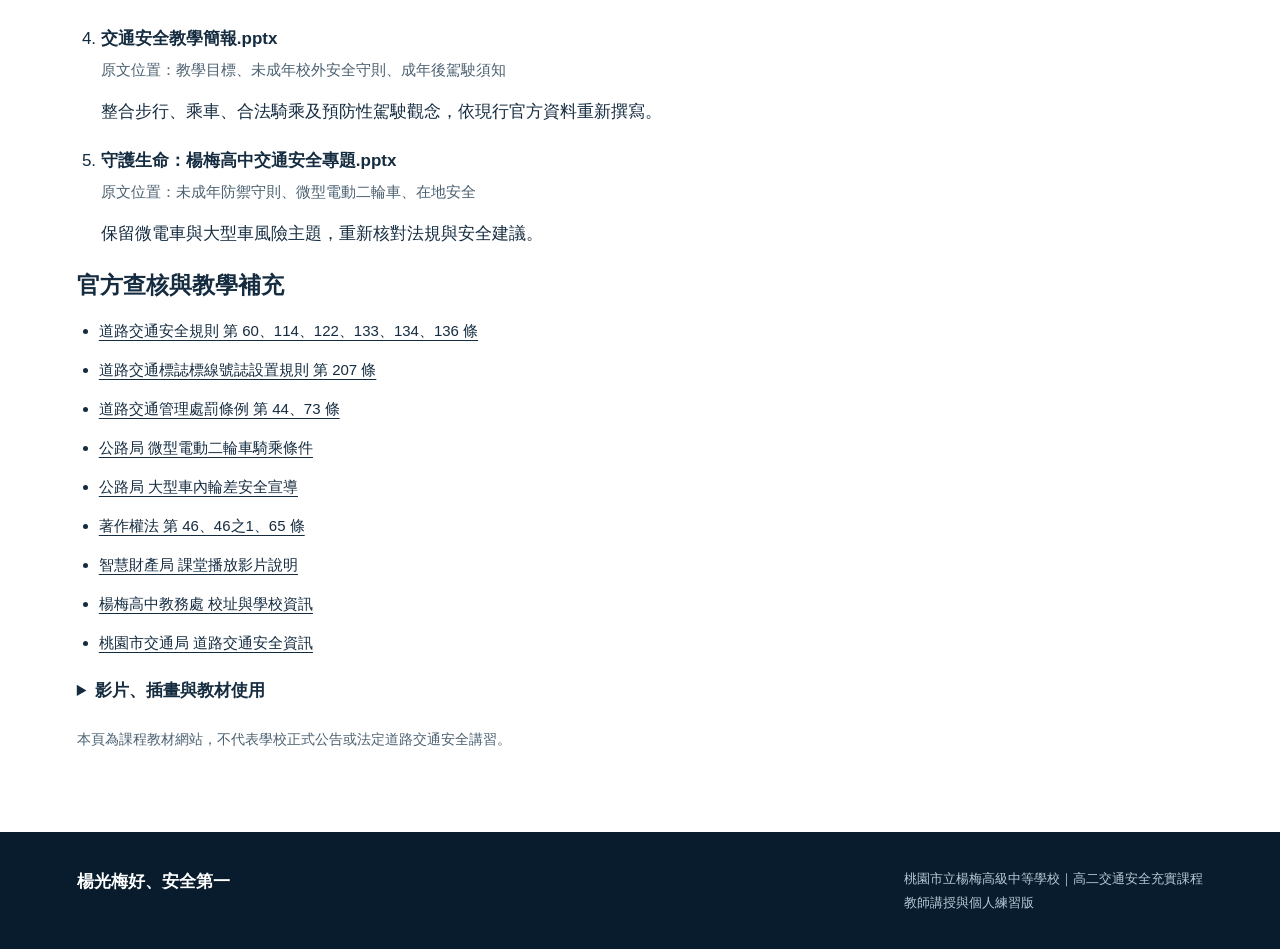
==== commit b08de6be: "Rebrand both Yangmei grade 11 traffic safety courses and teaching kits" ====
--- a/teacher-led/index.html
+++ b/teacher-led/index.html
@@ -1,13 +1,13 @@
 <!doctype html>
-<html lang="zh-Hant-TW"><head><meta charset="utf-8"><meta name="viewport" content="width=device-width,initial-scale=1"><meta name="description" content="楊梅高中交通安全充實課程教師講授版：新聞判讀、個人情境練習、五題檢核及完整教師教材。"><title>教師講授版｜放學路上的安全選擇｜楊梅高中</title><link rel="icon" href="data:image/svg+xml,%3Csvg xmlns='http://www.w3.org/2000/svg' viewBox='0 0 32 32'%3E%3Crect width='32' height='32' rx='7' fill='%2310283e'/%3E%3Cpath d='M7 8h18v4H7zm0 7h18v4H7zm0 7h18v4H7z' fill='%2384d9c7'/%3E%3C/svg%3E"><link rel="stylesheet" href="style.css"></head>
-<body><a class="skip" href="#main">跳至課程內容</a><header><a class="brand" href="#main">梅高 <span>通學安全課</span></a><nav aria-label="主要選單"><a href="#schedule">課程</a><a href="#videos">影片</a><a href="#practice">個人練習</a><a href="#quiz">五題檢核</a><a href="#downloads">教材</a></nav></header>
-<main id="main"><section class="hero"><div class="hero-text"><p class="eyebrow">楊梅高中交通安全充實課程　教師講授版</p><h1>放學路上的<br>安全選擇</h1><p>看懂路口風險，說出安全選擇。<br>跟著教師解說，完成自己的通學練習。</p><a class="button" href="#schedule">開始課程</a><p class="caption">原創教學示意，非真實校園。教材依校內課程資料改編。</p></div></section>
-<section class="intro"><p class="section-no">教師講授與個人練習</p><h2>自己先判斷，再聽理由</h2><div class="goals"><p><strong>01</strong>分辨報導事實與自己的推論。</p><p><strong>02</strong>在個人活動單寫下風險、選擇與理由。</p><p><strong>03</strong>依教師回饋修正，形成今天能做的行動。</p></div><p>教師統一播放與提問，全班依相同進度完成。可使用紙本活動單，無須個人手機。</p></section>
-<section id="schedule"><div class="section-head"><p class="section-no">01　課程流程</p><h2>通學安全的學習順序</h2><p>內容保留未成年通學、成年後用路責任、重要法規與楊梅高中周邊安全四個重點。</p></div><ol id="timeline" class="timeline"></ol></section>
+<html lang="zh-Hant-TW"><head><meta charset="utf-8"><meta name="viewport" content="width=device-width,initial-scale=1"><meta name="description" content="桃園市立楊梅高級中等學校｜高二交通安全充實課程。楊光梅好、安全第一，複習看懂路口風險與做出安全通學選擇兩個重點，附完整教材。"><title>楊光梅好、安全第一｜教師講授與個人練習版｜高二交通安全充實課程</title><link rel="icon" href="data:image/svg+xml,%3Csvg xmlns='http://www.w3.org/2000/svg' viewBox='0 0 32 32'%3E%3Crect width='32' height='32' rx='7' fill='%2310283e'/%3E%3Cpath d='M7 8h18v4H7zm0 7h18v4H7zm0 7h18v4H7z' fill='%2384d9c7'/%3E%3C/svg%3E"><link rel="stylesheet" href="style.css"></head>
+<body><a class="skip" href="#main">跳至課程內容</a><header><a class="brand" href="#main">楊光梅好 <span>安全第一</span></a><nav aria-label="主要選單"><a href="#schedule">課程</a><a href="#videos">影片</a><a href="#practice">個人練習</a><a href="#quiz">五題檢核</a><a href="#downloads">教材</a></nav></header>
+<main id="main"><section class="hero"><div class="hero-text"><p class="eyebrow">桃園市立楊梅高級中等學校｜高二交通安全充實課程</p><h1>楊光梅好、<br>安全第一</h1><p class="opening-copy">「楊光梅好」取自校名，諧音「陽光美好」——那是你接下來的青春與未來；「安全第一」，是守住這一切的前提。這裡整理了課堂上的兩個重點，讓你課後複習、自己練習。</p><a class="button" href="#schedule">開始課程</a><p class="caption">原創教學示意，非真實校園。教材依校內課程資料改編。</p></div></section>
+<section class="intro"><p class="section-no">教師講授與個人練習版</p><h2>課堂的兩個重點</h2><div class="goals" id="focus-list"><article><h3>重點一　看懂路口風險</h3><p>理解行人號誌、駕駛停讓義務與大型車風險，留意校門及車站周邊的視線遮蔽。</p></article><article><h3>重點二　做出安全通學選擇</h3><p>辨別合法騎乘條件，做好乘車與自行車準備，將成年後的用路責任轉成今天能做的安全行動。</p></article></div><p>教師統一播放與提問，全班依相同進度完成個人練習。可使用紙本活動單，無須個人手機。</p><p class="version-link">切換教材：<a href="https://yoyo-man.github.io/yangmei-road-safety/">另一版課程</a></p></section>
+<section id="schedule"><div class="section-head"><p class="section-no">01　課程流程</p><h2>通學安全的學習順序</h2><p>依兩個複習重點安排，涵蓋路口風險、合法騎乘、成年後責任與楊梅周邊通學情境。</p></div><ol id="timeline" class="timeline"></ol></section>
 <section class="navy" id="videos"><div class="section-head"><p class="section-no">02　新聞判讀</p><h2>教師統一播放，個人記錄</h2><p>先看問題，再觀看新聞片段。採原發布者連結與點選後載入的 YouTube 播放器。</p></div><div id="video-list"></div><p class="note">建議片段未逐秒審看，教師課前須試播並確認畫面及聲音。無法播放時，使用教案的文字備援情境。</p></section>
 <section id="rules"><p class="section-no">03　通學安全</p><h2>規則與現場，要一起判斷</h2><div class="rule-list"><article><span>路口</span><h3>穩定綠燈可穿越，仍觀察轉彎車</h3><p>綠燈閃光且尚未進入道路，現行規定為「避免跨入」，本課建議等下一輪穩定綠燈。已進入道路者應儘速通過，或停於交通島。駕駛仍須依法停讓行人。</p></article><article><span>大型車</span><h3>車側空隙，可能是轉彎範圍</h3><p>大型車後輪轉彎軌跡更靠內側，車旁也有視野死角。避開車側及轉彎範圍，安全停等。沒有通用的固定距離能保證安全。</p></article><article><span>騎乘</span><h3>年滿與持照是不同條件</h3><p>輕型及普通重型機車考照須滿 18 歲，上路仍須持適當駕照。微電車須滿 14 歲、掛牌、有有效強制險、戴安全帽且不載人，速率不得超過每小時 25 公里。</p></article><article><span>乘車</span><h3>停妥再上下車，候車保留安全空間</h3><p>機車乘客也要正確戴妥安全帽，汽車依規定繫安全帶。自行車先檢查煞車與燈具，建議戴安全帽。成年後駕駛仍應提前觀察、依路況減速，拒絕酒駕、疲勞與分心駕駛。</p></article></div><p class="note">法規查核：2026 年 10 月 8 日。授課前請再確認更新；規範摘要與安全建議分開表達。</p></section>
 <section id="local" class="mission"><p class="section-no">04　楊梅通學觀察</p><h2>熟悉的地方，也需要判斷</h2><div class="rule-list"><article><span>校門</span><h3>高獅路校門與接送動線</h3><p>留意接送車與步行者的交會。依學校公告及道路規定，在允許位置停妥再上下車，保留行人通行空間。</p></article><article><span>轉乘</span><h3>楊梅站周邊候車與穿越</h3><p>在安全區域候車，車輛停妥再上下車。公車遮住視線時先等待，不從車前後突然跑出。</p></article><article><span>通學</span><h3>路口視線與夜間照明</h3><p>注意停放車遮蔽、轉彎車及照明。選一個場景，在活動單寫下一項環境改善，由教師彙整反映。</p></article></div><p class="note">依校內教材列出的觀察方向設計，屬教學情境，非事故熱點判定。實際接送動線依學校公告。</p></section>
 <section id="practice"><p class="section-no">05　個人情境練習</p><h2>先選擇，再核對自己的理由</h2><p>三題皆獨立完成。教師可統一操作網頁投影；學生在活動單記錄危險徵兆與理由，聽完解說後修正。以下皆為教學假設。</p><div id="scenario-list"></div><button type="button" class="secondary" id="reset-scenarios">重新練習三題</button></section>
 <section id="quiz"><p class="section-no">06　五題檢核</p><h2>確認自己的通學選擇</h2><p>全部作答後查看回饋。測驗不收集姓名，也不將答案上傳。</p><form id="quiz-form"></form><div class="quiz-actions"><button type="submit" form="quiz-form">查看結果</button><button type="button" class="secondary" id="reset-quiz">重新作答</button></div><div id="result" role="status" aria-live="polite"></div></section>
 <section id="downloads" class="downloads"><p class="section-no">教師備課與個人學習</p><h2>完整教材下載</h2><div class="download-links"><a href="materials/teacher-plan.pdf" download>教師教案 PDF</a><a href="materials/teacher-plan.docx" download>教師教案 Word</a><a href="materials/teacher-slides.pptx" download>教師簡報 PPTX</a><a href="materials/student-sheet.pdf" download>個人活動單 PDF</a><a href="materials/student-sheet.docx" download>個人活動單 Word</a><a href="materials/poster.pdf" download>宣傳海報 PDF</a><a href="materials/poster.png" download>宣傳海報 PNG</a><a href="materials/video-guide.html">影片與來源清單</a><a href="materials/source-notes.md" download>校內來源對照</a><a href="materials/website.zip" download>網站檔案 ZIP</a><a href="materials/course-kit.zip" download>完整配套 ZIP</a></div><p>教案內含備課流程、逐段引導及解答。日期、班級與地點依實際課務安排填入。</p></section>
-<section id="sources"><p class="section-no">資料與使用說明</p><h2>校內資料為主要依據</h2><p>主要來源為提供的「114-2交通安全-充實課程」資料夾，並以官方資料核對法規。原始教案與活動照片不隨公開網站散布。</p><ol id="local-source-list" class="local-sources"></ol><h3>官方查核與教學補充</h3><ul id="source-list"></ul><details><summary>影片、插畫與教材使用</summary><p>影片權利屬原權利人，網站僅提供原發布者連結及原播放器，不存放影片、新聞截圖或提供影片下載。課堂播放限授課目的必要範圍，依著作權法第 46、65 條評估。原創文字、活動及版面供校內教學使用與修改，第三方內容依原權利條件使用。</p><p>插畫為原創 AI 教學示意，非真實校園。本版未重製來源文件所附學生照片或圖庫照片。</p></details><p>本頁為課程教材網站，不代表學校正式公告或法定道路交通安全講習。</p></section></main><footer><strong>放學路上的安全選擇</strong><span>教師講授與個人練習版　／　楊梅高中交通安全充實課程</span></footer><script src="course-data.js"></script><script src="app.js"></script></body></html>
+<section id="sources"><p class="section-no">資料與使用說明</p><h2>校內資料為主要依據</h2><p>主要來源為提供的「114-2交通安全-充實課程」資料夾，並以官方資料核對法規。原始教案與活動照片不隨公開網站散布。</p><ol id="local-source-list" class="local-sources"></ol><h3>官方查核與教學補充</h3><ul id="source-list"></ul><details><summary>影片、插畫與教材使用</summary><p>影片權利屬原權利人，網站僅提供原發布者連結及原播放器，不存放影片、新聞截圖或提供影片下載。課堂播放限授課目的必要範圍，依著作權法第 46、65 條評估。原創文字、活動及版面供校內教學使用與修改，第三方內容依原權利條件使用。</p><p>插畫為原創 AI 教學示意，非真實校園。本版未重製來源文件所附學生照片或圖庫照片。</p></details><p>本頁為課程教材網站，不代表學校正式公告或法定道路交通安全講習。</p></section></main><footer><strong>楊光梅好、安全第一</strong><span>桃園市立楊梅高級中等學校｜高二交通安全充實課程<br>教師講授與個人練習版</span></footer><script src="course-data.js"></script><script src="app.js"></script></body></html>
--- a/teacher-led/style.css
+++ b/teacher-led/style.css
@@ -1,3 +1,6 @@
 :root{--navy:#10283e;--orange:#84d9c7;--ink:#152c40;--muted:#4c6171;--line:#d8e0e6;--pale:#f1f5f8}*{box-sizing:border-box}html{scroll-behavior:smooth;scroll-padding-top:100px}body{margin:0;color:var(--ink);font-family:"Microsoft JhengHei","Noto Sans TC",sans-serif;font-size:17px;line-height:1.8}a{color:inherit;text-underline-offset:4px}button,a{touch-action:manipulation}button{font:inherit;cursor:pointer}a:focus-visible,button:focus-visible,input:focus-visible,summary:focus-visible{outline:3px solid #f58c00;outline-offset:4px}.skip{position:absolute;top:-100px;left:20px;background:white;z-index:9}.skip:focus{top:8px}header{display:flex;align-items:center;justify-content:space-between;padding:18px 5vw;background:white;position:sticky;top:0;z-index:5;border-bottom:1px solid var(--line);gap:24px}.brand{text-decoration:none;font-size:25px;font-weight:900;color:var(--navy);white-space:nowrap}.brand span{font-size:15px;margin-left:14px;font-weight:500}nav{display:flex;gap:26px}nav a{text-decoration:none;font-size:16px;font-weight:700}nav a:hover{color:#087c6c}.hero{min-height:630px;background:var(--navy) url('hero.png') center/cover;color:white;display:flex;align-items:center;padding:55px 6vw}.hero-text{max-width:590px}.eyebrow,.section-no{font-size:15px;font-weight:bold;letter-spacing:.08em}.eyebrow{color:#9ce2d4}h1{font-size:clamp(42px,5.7vw,78px);line-height:1.22;margin:28px 0;font-weight:900;letter-spacing:-.03em}.hero p{font-size:19px}.hero .caption{font-size:12px;margin-top:30px;color:#c7d5df}.button,button{display:inline-block;background:var(--orange);color:#10283e;border:0;padding:14px 22px;font-weight:800;text-decoration:none;border-radius:3px}.button:hover,button:hover{background:#b0eadd}.hero .button{margin-top:18px}.intro,main>section:not(.hero){padding:68px max(6vw,calc((100vw - 1180px)/2))}h2{font-size:clamp(28px,3vw,42px);line-height:1.4;margin:10px 0 20px;letter-spacing:-.02em}h3{font-size:23px;line-height:1.5;margin:12px 0}p{margin:12px 0}.section-no{color:#087c6c}.section-head{margin-bottom:30px}.goals{display:grid;grid-template-columns:repeat(3,1fr);gap:40px;margin:30px 0}.goals strong{display:block;color:#087c6c;font-size:30px}.intro{background:var(--pale)}.timeline{padding:0;margin:32px 0;list-style:none}.timeline li{display:grid;grid-template-columns:110px 190px 1fr;gap:22px;padding:19px 0;border-bottom:1px solid var(--line);align-items:baseline}.time{font-size:22px;font-weight:800;font-variant-numeric:tabular-nums}.timeline h3{font-size:19px;margin:0}.timeline p{margin:0;color:var(--muted);font-size:16px}.navy{background:var(--navy);color:white}.navy .section-no{color:#9ce2d4}.video{padding:30px 0;border-top:1px solid #455c6f;display:grid;grid-template-columns:1fr 1fr;gap:45px}.video-meta{color:#bbccd9;font-size:14px}.video h3{font-size:26px}.video .button{margin-top:12px}.video-preview{background:#1a384f;padding:24px;min-height:220px;display:flex;flex-direction:column;justify-content:center}.video-preview p{font-size:15px}.video iframe{width:100%;aspect-ratio:16/9;border:0}.video a{color:#9ce2d4}.video small{font-size:13px;color:#cbd7e1}.note{font-size:14px;color:var(--muted)}.navy .note{color:#cbd7e1}.rule-list article{display:grid;grid-template-columns:90px 1fr;column-gap:25px;padding:26px 0;border-top:1px solid var(--line)}.rule-list span{grid-row:span 2;font-weight:bold;color:#087c6c}.rule-list h3{margin:0 0 10px}.rule-list p{grid-column:2;margin:0}.mission{background:var(--pale)}.scenario{padding:20px 0;border-bottom:1px solid #c7d3dc}.scenario h3{margin:8px 0}details{margin:20px 0}summary{font-weight:700;cursor:pointer}details p{color:var(--muted)}.task{margin-top:32px;padding-left:28px;border-left:5px solid var(--orange)}.task p{font-size:14px}fieldset{border:0;border-bottom:1px solid var(--line);padding:24px 0 28px;margin:0}legend{font-size:20px;font-weight:700;padding-top:24px}label{display:block;cursor:pointer;margin:9px 0;padding:10px 14px;background:#f3f6f8;border:1px solid transparent}label:has(input:checked){border-color:var(--navy);background:#e6edf3}input{margin-right:12px;accent-color:var(--navy);width:18px;height:18px}.quiz-actions{display:flex;gap:16px;margin:26px 0}.secondary{background:#e8edf2}.secondary:hover{background:#d6e0e8}#result{padding:0;font-size:18px}#result:not(:empty){padding:22px;background:#edf3f7;border-left:5px solid var(--orange)}.feedback{margin-top:12px;font-size:16px}.downloads{background:var(--navy);color:white}.downloads .section-no{color:#9ce2d4}.download-links{display:flex;flex-wrap:wrap;gap:16px}.download-links a{border:1px solid #728798;text-decoration:none;padding:14px 20px}.download-links a:hover{background:#25465f}.downloads p{font-size:15px;color:#cad7e0}#source-list{padding-left:22px;font-size:15px}#source-list li{margin:12px 0;overflow-wrap:anywhere}#sources>p:last-child{font-size:14px;color:var(--muted)}footer{background:#081c2d;color:white;padding:35px 6vw;display:flex;justify-content:space-between;gap:20px}footer span{font-size:13px;color:#b6c8d6}@media(max-width:900px){header{padding:14px 5vw;flex-wrap:wrap;gap:12px}nav{gap:18px;overflow:auto;white-space:nowrap;width:100%;padding:2px 0}.hero{background-position:60% center;min-height:600px}.hero-text{max-width:58%}.hero p{font-size:16px}.hero .eyebrow{font-size:13px}.goals{grid-template-columns:1fr;gap:12px}.goals strong{display:inline;margin-right:15px;font-size:23px}.timeline li{grid-template-columns:85px 1fr;gap:10px 18px}.timeline p{grid-column:2}.video{grid-template-columns:1fr;gap:16px}.rule-list article{grid-template-columns:60px 1fr;gap:15px}footer{flex-direction:column}}@media(max-width:540px){.brand span{font-size:13px}.hero{background-image:linear-gradient(90deg,rgba(16,40,62,.98),rgba(16,40,62,.75)),url('hero.png');padding:45px 6vw;min-height:560px}.hero-text{max-width:100%}h1{font-size:48px}.hero .caption{max-width:280px}main>section:not(.hero){padding:45px 6vw}.time{font-size:18px}.rule-list article{display:block}.rule-list span{font-size:14px}.rule-list h3{font-size:22px}.quiz-actions{flex-wrap:wrap}.download-links{flex-direction:column}.download-links a{font-size:16px}}@media(prefers-reduced-motion:reduce){html{scroll-behavior:auto}}@media print{header,.hero,.quiz-actions,.video-preview{display:none}main>section{padding:20px!important;break-inside:avoid}.navy,.downloads{background:white;color:black}details{display:block}a{overflow-wrap:anywhere}}
 
 .scenario legend{font-size:25px}.scenario button{margin-top:14px}.scenario-feedback:not(:empty){margin:18px 0;padding:18px;border-left:4px solid #087c6c;background:white}.local-sources{padding-left:24px}.local-sources li{margin:18px 0;overflow-wrap:anywhere}.local-sources strong{display:block}.local-sources span{font-size:15px;color:var(--muted)}
+
+.goals{grid-template-columns:repeat(2,minmax(0,1fr))}.goals h3{font-size:25px}.hero .eyebrow{font-size:16px}.hero .opening-copy{font-size:18px;line-height:1.9;max-width:570px}.version-link{font-size:15px}.local-sources{padding-left:24px}.local-sources li{margin:18px 0;overflow-wrap:anywhere}.local-sources strong{display:block}.local-sources span{font-size:15px;color:var(--muted)}
+@media(max-width:900px){.goals{grid-template-columns:1fr}.hero .eyebrow{font-size:13px}.hero .opening-copy{font-size:16px}}
